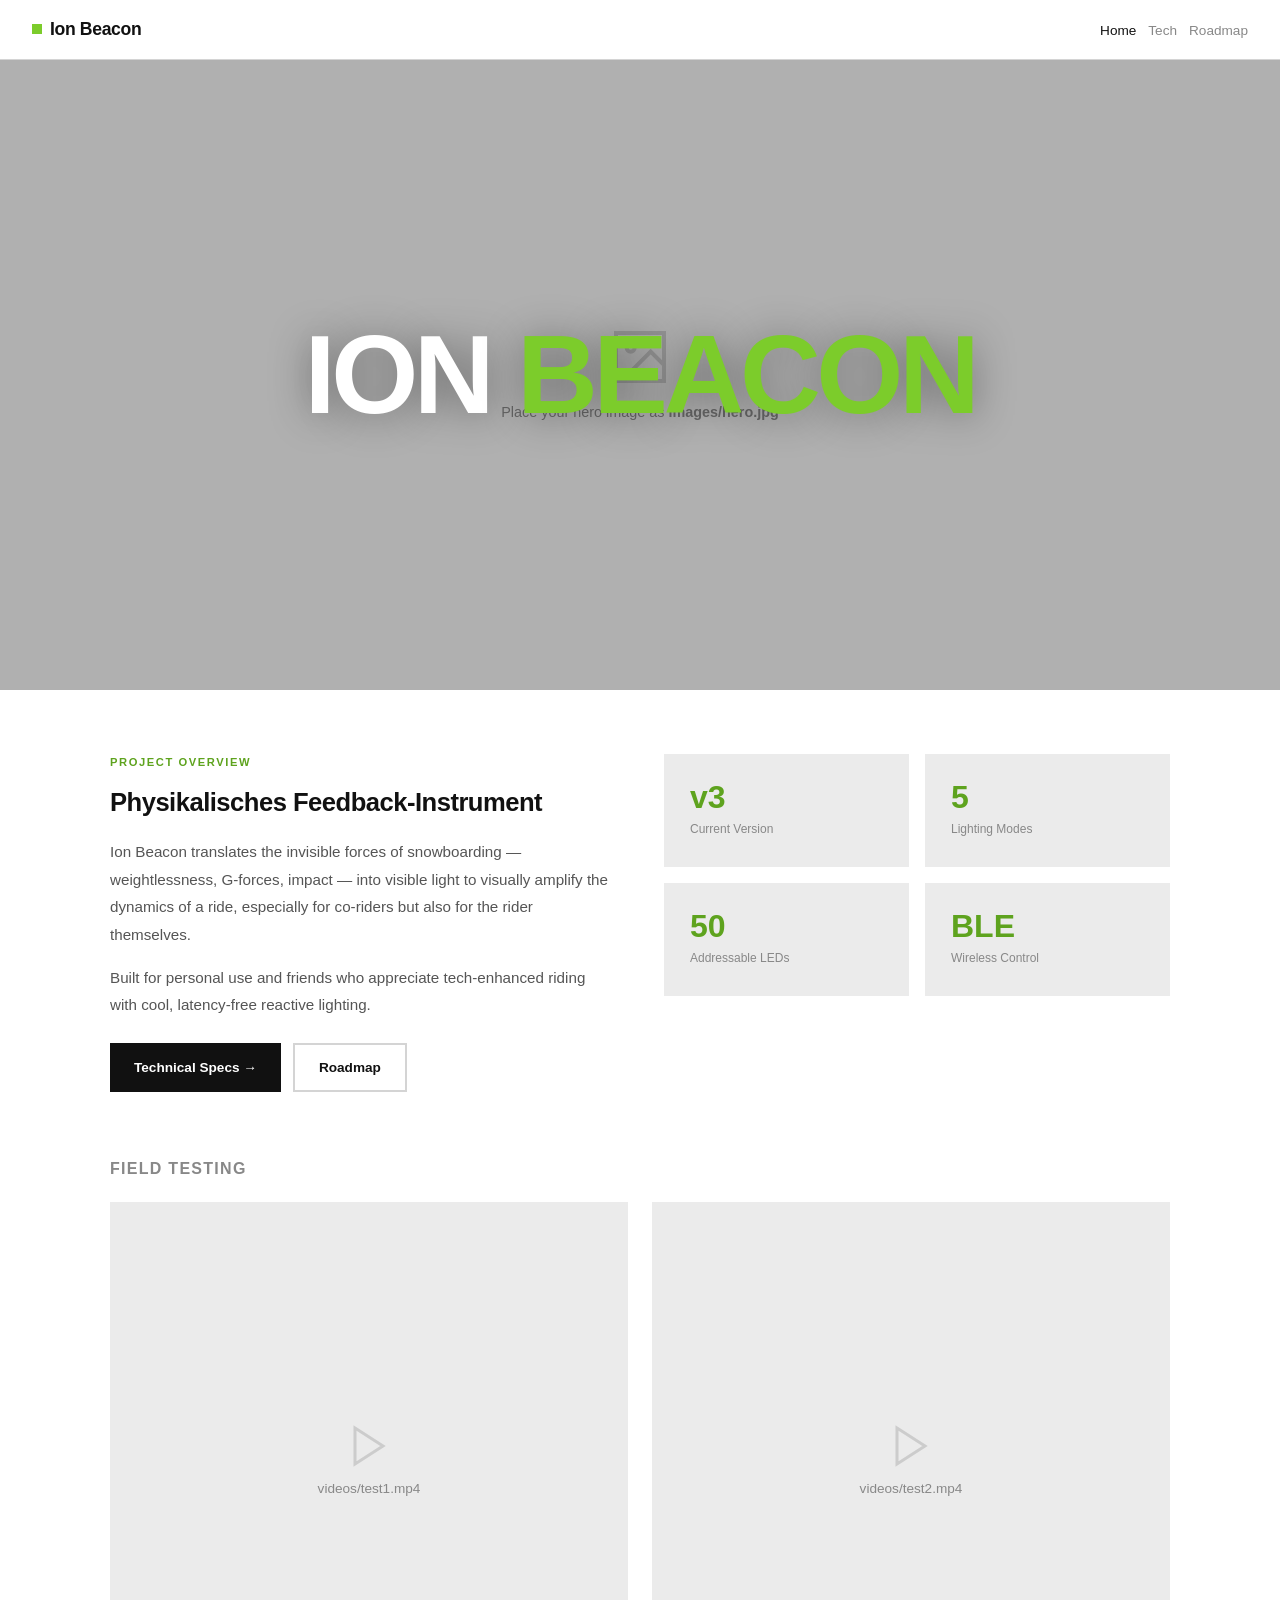
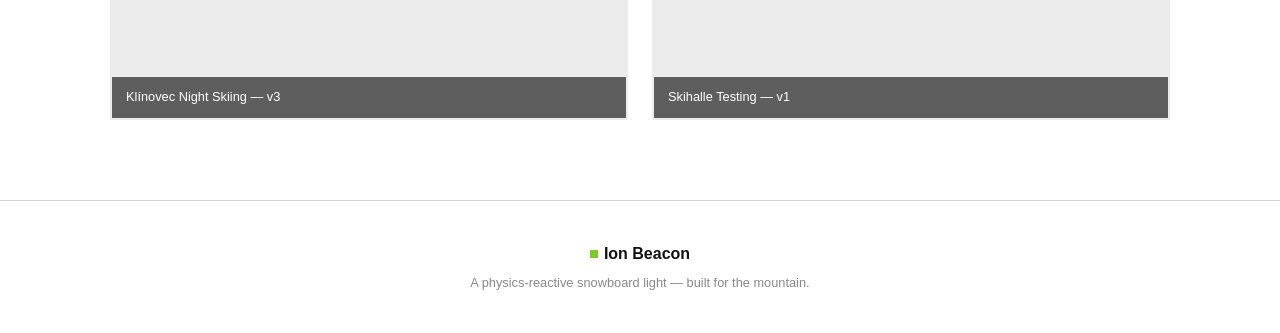
==== index.html @ 617bc21e "fix: display video cards in 1:1 aspect ratio (cropped) Change video card aspect ratio from 9/16 (por" ====
<!DOCTYPE html>
<html lang="en">
<head>
  <meta charset="UTF-8">
  <meta name="viewport" content="width=device-width, initial-scale=1.0">
  <title>Ion Beacon</title>
  <link rel="stylesheet" href="styles.css">
  <style>
    /* ── Hero Image Banner ── */
    .hero-banner {
      position: relative;
      width: 100%;
      height: 70vh;
      min-height: 400px;
      overflow: hidden;
      margin-top: 60px;
    }
    .hero-banner img {
      width: 100%; height: 100%;
      object-fit: cover;
      display: block;
    }
    .hero-banner .placeholder-img {
      width: 100%; height: 100%;
      background: var(--gray-fill);
      display: flex; align-items: center; justify-content: center;
      flex-direction: column; gap: 12px;
      color: var(--mid-gray); font-size: 0.9rem;
    }
    .hero-banner .placeholder-img svg {
      width: 64px; height: 64px; opacity: 0.35;
    }
    .hero-overlay {
      position: absolute; inset: 0;
      display: flex; align-items: center; justify-content: center;
      background: rgba(0,0,0,0.25);
    }
    .hero-overlay h1 {
      font-size: clamp(3rem, 10vw, 7rem);
      font-weight: 700;
      color: #fff;
      letter-spacing: -0.04em;
      text-transform: uppercase;
      text-shadow: 0 2px 40px rgba(0,0,0,0.4);
      line-height: 1;
      text-align: center;
      padding: 0 1rem;
    }
    .hero-overlay h1 span {
      color: var(--accent);
    }

    /* ── Intro ── */
    .intro {
      padding: 64px 2rem;
    }
    .intro-inner {
      max-width: 1060px; margin: 0 auto;
      display: grid; grid-template-columns: 1fr 1fr; gap: 3rem; align-items: start;
    }
    .intro-text h2 {
      font-size: 1.6rem; font-weight: 700; margin-bottom: 1rem;
      letter-spacing: -0.02em;
    }
    .intro-text p {
      color: #555; line-height: 1.8; margin-bottom: 1rem; font-size: 0.95rem;
    }
    .intro-text .cta-row {
      margin-top: 1.5rem;
      display: flex; gap: 0.75rem; flex-wrap: wrap;
    }
    .stats-grid {
      display: grid; grid-template-columns: 1fr 1fr; gap: 1rem;
    }
    .stat-box {
      background: var(--gray-fill);
      border: 2px solid transparent;
      border-radius: 0;
      padding: 1.5rem;
      transition: border-color 0.2s;
    }
    .stat-box:hover { border-color: var(--dark); }
    .stat-box .number {
      font-size: 2rem; font-weight: 700; color: var(--accent-dark); display: block;
      line-height: 1.1;
    }
    .stat-box .label {
      font-size: 0.75rem; color: var(--mid-gray); font-weight: 500; margin-top: 4px;
    }

    /* ── Videos ── */
    .videos-section {
      padding: 0 2rem 80px;
    }
    .videos-inner {
      max-width: 1060px; margin: 0 auto;
    }
    .videos-inner h3 {
      font-size: 1rem; font-weight: 700; margin-bottom: 1.25rem;
      text-transform: uppercase; letter-spacing: 0.08em;
      color: var(--mid-gray);
    }
    .videos-row {
      display: grid; grid-template-columns: 1fr 1fr; gap: 1.5rem;
    }
    .video-card {
      background: var(--gray-fill);
      border: 2px solid transparent;
      border-radius: 0;
      overflow: hidden;
      aspect-ratio: 1/1;
      position: relative;
      transition: border-color 0.2s;
    }
    .video-card:hover { border-color: var(--dark); }
    .video-card video {
      width: 100%; height: 100%; object-fit: cover; display: block;
    }
    .video-placeholder {
      width: 100%; height: 100%;
      display: flex; flex-direction: column;
      align-items: center; justify-content: center;
      color: var(--mid-gray); font-size: 0.85rem; gap: 8px;
    }
    .video-placeholder svg {
      width: 48px; height: 48px; opacity: 0.3;
    }
    .video-caption {
      position: absolute; bottom: 0; left: 0; right: 0;
      background: rgba(0,0,0,0.6);
      color: #fff; padding: 10px 14px;
      font-size: 0.8rem; font-weight: 500;
    }

    @media (max-width: 768px) {
      .intro-inner { grid-template-columns: 1fr; }
      .videos-row { grid-template-columns: 1fr 1fr; gap: 1rem; }
      .hero-banner { height: 50vh; min-height: 280px; }
    }
    @media (max-width: 480px) {
      .videos-row { grid-template-columns: 1fr 1fr; gap: 0.75rem; }
    }
  </style>
</head>
<body>

<!-- ── Nav ── -->
<nav>
  <a href="index.html" class="nav-brand"><span class="dot"></span> Ion Beacon</a>
  <ul class="nav-links" id="navLinks">
    <li><a href="index.html" class="active">Home</a></li>
    <li><a href="tech.html">Tech</a></li>
    <li><a href="future.html">Roadmap</a></li>
  </ul>
  <button class="hamburger" id="hamburger" aria-label="Menu">
    <span></span><span></span><span></span>
  </button>
</nav>

<!-- ── Hero Banner with overlaid title ── -->
<div class="hero-banner">
  <!--
    Replace the placeholder below with your hero image:
    <img src="images/hero.jpg" alt="Ion Beacon 3D Render">
  -->
  <div class="placeholder-img">
    <svg viewBox="0 0 24 24" fill="none" stroke="currentColor" stroke-width="1.5"><rect x="3" y="3" width="18" height="18" rx="0"/><circle cx="8.5" cy="8.5" r="1.5"/><path d="m21 15-5-5L5 21"/></svg>
    <span>Place your hero image as <strong>images/hero.jpg</strong></span>
  </div>
  <div class="hero-overlay">
    <h1>Ion <span>Beacon</span></h1>
  </div>
</div>

<!-- ── Introduction ── -->
<section class="intro">
  <div class="intro-inner">
    <div class="intro-text">
      <div class="section-label">Project Overview</div>
      <h2>Physikalisches Feedback-Instrument</h2>
      <p>Ion Beacon translates the invisible forces of snowboarding — weightlessness, G-forces, impact — into visible light to visually amplify the dynamics of a ride, especially for co-riders but also for the rider themselves.</p>
      <p>Built for personal use and friends who appreciate tech-enhanced riding with cool, latency-free reactive lighting.</p>
      <div class="cta-row">
        <a href="tech.html" class="btn btn-primary">Technical Specs →</a>
        <a href="future.html" class="btn btn-outline">Roadmap</a>
      </div>
    </div>
    <div class="stats-grid">
      <div class="stat-box reveal">
        <span class="number">v3</span>
        <span class="label">Current Version</span>
      </div>
      <div class="stat-box reveal">
        <span class="number">5</span>
        <span class="label">Lighting Modes</span>
      </div>
      <div class="stat-box reveal">
        <span class="number">50</span>
        <span class="label">Addressable LEDs</span>
      </div>
      <div class="stat-box reveal">
        <span class="number">BLE</span>
        <span class="label">Wireless Control</span>
      </div>
    </div>
  </div>
</section>

<!-- ── Videos ── -->
<section class="videos-section">
  <div class="videos-inner">
    <h3>Field Testing</h3>
    <div class="videos-row">
      <div class="video-card reveal">
        <!--
          Replace with your video:
          <video src="videos/test1.mp4" poster="images/poster1.jpg" controls playsinline></video>
        -->
        <div class="video-placeholder">
          <svg viewBox="0 0 24 24" fill="none" stroke="currentColor" stroke-width="1.5"><polygon points="5 3 19 12 5 21 5 3"/></svg>
          <span>videos/test1.mp4</span>
        </div>
        <div class="video-caption">Klínovec Night Skiing — v3</div>
      </div>
      <div class="video-card reveal">
        <!--
          Replace with your video:
          <video src="videos/test2.mp4" poster="images/poster2.jpg" controls playsinline></video>
        -->
        <div class="video-placeholder">
          <svg viewBox="0 0 24 24" fill="none" stroke="currentColor" stroke-width="1.5"><polygon points="5 3 19 12 5 21 5 3"/></svg>
          <span>videos/test2.mp4</span>
        </div>
        <div class="video-caption">Skihalle Testing — v1</div>
      </div>
    </div>
  </div>
</section>

<!-- ── Footer ── -->
<footer>
  <div class="footer-brand"><span class="dot"></span> Ion Beacon</div>
  <p>A physics-reactive snowboard light — built for the mountain.</p>
</footer>

<script src="shared.js"></script>
</body>
</html>
---- styles.css ----
/* ══════════════════════════════════════════
   Ion Beacon — Shared Styles
   ══════════════════════════════════════════ */

/* ── Reset ── */
*, *::before, *::after { margin: 0; padding: 0; box-sizing: border-box; }

:root {
  --white: #ffffff;
  --bg: #ffffff;
  --gray-fill: #ebebeb;
  --gray-border: #d4d4d4;
  --mid-gray: #888;
  --dark: #111;
  --accent: #7CCC2B;
  --accent-dark: #5ea31e;
  --accent-glow: rgba(124, 204, 43, 0.12);
  --hover-border: 3px solid var(--dark);
}

html { scroll-behavior: smooth; font-size: 16px; }

body {
  font-family: 'Helvetica Neue', Helvetica, Arial, sans-serif;
  background: var(--bg);
  color: var(--dark);
  line-height: 1.6;
  -webkit-font-smoothing: antialiased;
}

/* ── Nav ── */
nav {
  position: fixed; top: 0; left: 0; right: 0; z-index: 100;
  background: rgba(255,255,255,0.9);
  backdrop-filter: blur(16px);
  -webkit-backdrop-filter: blur(16px);
  border-bottom: 1px solid var(--gray-border);
  padding: 0 2rem;
  height: 60px;
  display: flex; align-items: center; justify-content: space-between;
}
.nav-brand {
  font-weight: 700; font-size: 1.1rem; letter-spacing: -0.02em;
  text-decoration: none; color: var(--dark);
  display: flex; align-items: center; gap: 8px;
}
.nav-brand .dot {
  width: 10px; height: 10px; background: var(--accent); display: inline-block;
}
.nav-links { display: flex; gap: 0.75rem; list-style: none; align-items: center; }
.nav-links a {
  text-decoration: none; color: var(--mid-gray); font-size: 0.85rem;
  font-weight: 500; transition: color 0.2s;
}
.nav-links a:hover, .nav-links a.active { color: var(--dark); }
.nav-sep { color: var(--gray-border); font-size: 0.85rem; font-weight: 300; user-select: none; }
.hamburger { display: none; background: none; border: none; cursor: pointer; padding: 4px; }
.hamburger span { display: block; width: 22px; height: 2px; background: var(--dark); margin: 5px 0; transition: 0.3s; }

/* ── Shared Layout ── */
section { padding: 80px 2rem; }
.container { max-width: 1060px; margin: 0 auto; }
.section-label {
  font-size: 0.7rem; font-weight: 700; text-transform: uppercase;
  letter-spacing: 0.14em; color: var(--accent-dark); margin-bottom: 0.6rem;
}
.section-title {
  font-size: clamp(1.8rem, 4vw, 2.8rem);
  font-weight: 700; letter-spacing: -0.03em;
  margin-bottom: 0.75rem; line-height: 1.15;
}
.section-desc {
  color: var(--mid-gray); font-size: 1rem;
  max-width: 580px; line-height: 1.7; margin-bottom: 2.5rem;
}

/* ── Box System (sharp, gray, hover border) ── */
.box {
  background: var(--gray-fill);
  border: 2px solid transparent;
  border-radius: 0;
  padding: 1.75rem;
  transition: border-color 0.2s ease, box-shadow 0.2s ease;
}
.box:hover {
  border-color: var(--dark);
}

/* ── Buttons ── */
.btn {
  display: inline-flex; align-items: center; gap: 8px;
  padding: 12px 24px;
  border-radius: 0;
  font-weight: 600; font-size: 0.85rem;
  text-decoration: none;
  transition: all 0.2s ease;
  cursor: pointer; border: none;
}
.btn-primary {
  background: var(--dark); color: var(--white);
}
.btn-primary:hover {
  background: var(--accent-dark);
}
.btn-outline {
  background: transparent; color: var(--dark);
  border: 2px solid var(--gray-border);
}
.btn-outline:hover {
  border-color: var(--dark);
}

/* ── Footer ── */
footer {
  padding: 2.5rem 2rem;
  text-align: center;
  border-top: 1px solid var(--gray-border);
}
footer p { font-size: 0.8rem; color: var(--mid-gray); }
footer .footer-brand {
  font-weight: 700; font-size: 1rem; color: var(--dark);
  margin-bottom: 0.4rem;
  display: flex; align-items: center; justify-content: center; gap: 6px;
}
footer .footer-brand .dot { width: 8px; height: 8px; background: var(--accent); }

/* ── Scroll Reveal ── */
.reveal {
  opacity: 0; transform: translateY(16px);
  transition: opacity 0.5s ease, transform 0.5s ease;
}
.reveal.visible {
  opacity: 1; transform: translateY(0);
}

/* ── Mobile ── */
@media (max-width: 768px) {
  .nav-links { display: none; }
  .nav-sep { display: none; }
  .hamburger { display: block; }
  .hamburger.active span:nth-child(1) { transform: rotate(45deg) translate(5px, 5px); }
  .hamburger.active span:nth-child(2) { opacity: 0; }
  .hamburger.active span:nth-child(3) { transform: rotate(-45deg) translate(5px, -5px); }
  .nav-links.open {
    display: flex; flex-direction: column;
    position: absolute; top: 60px; left: 0; right: 0;
    background: rgba(255,255,255,0.97); backdrop-filter: blur(16px);
    padding: 1.25rem 2rem; gap: 0.75rem;
    border-bottom: 1px solid var(--gray-border);
  }
  section { padding: 48px 1.25rem; }
}
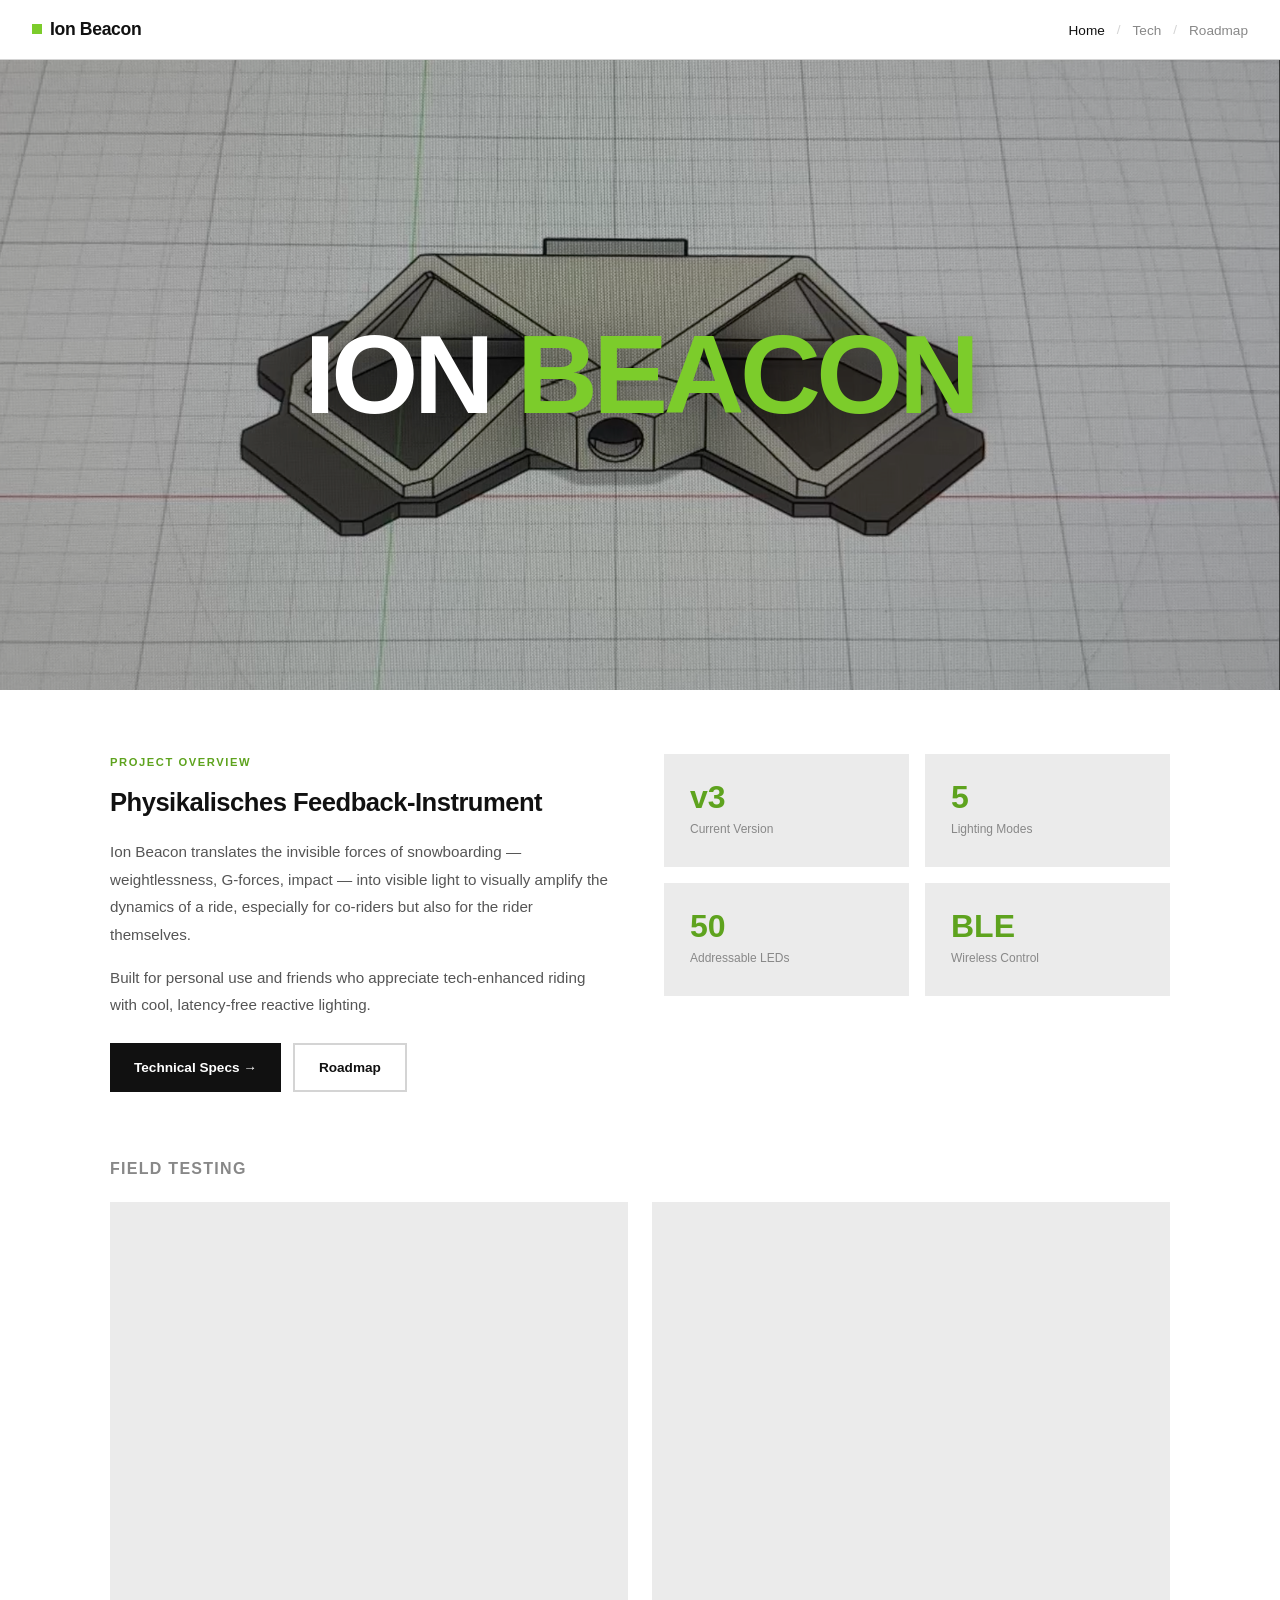
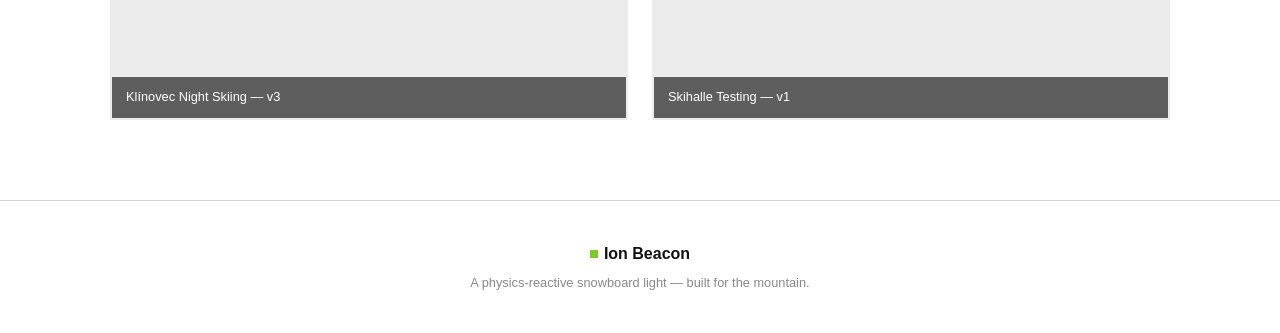
==== commit 0c23b061: "Merge pull request #3 from CMOSDevLeo/claude/happy-shirley fix: display video cards in 1:1 aspect ra" ====
--- a/index.html
+++ b/index.html
@@ -149,7 +149,9 @@
   <a href="index.html" class="nav-brand"><span class="dot"></span> Ion Beacon</a>
   <ul class="nav-links" id="navLinks">
     <li><a href="index.html" class="active">Home</a></li>
+    <li class="nav-sep">/</li>
     <li><a href="tech.html">Tech</a></li>
+    <li class="nav-sep">/</li>
     <li><a href="future.html">Roadmap</a></li>
   </ul>
   <button class="hamburger" id="hamburger" aria-label="Menu">
@@ -159,14 +161,7 @@
 
 <!-- ── Hero Banner with overlaid title ── -->
 <div class="hero-banner">
-  <!--
-    Replace the placeholder below with your hero image:
-    <img src="images/hero.jpg" alt="Ion Beacon 3D Render">
-  -->
-  <div class="placeholder-img">
-    <svg viewBox="0 0 24 24" fill="none" stroke="currentColor" stroke-width="1.5"><rect x="3" y="3" width="18" height="18" rx="0"/><circle cx="8.5" cy="8.5" r="1.5"/><path d="m21 15-5-5L5 21"/></svg>
-    <span>Place your hero image as <strong>images/hero.jpg</strong></span>
-  </div>
+  <img src="images/hero.png" alt="Ion Beacon Hardware">
   <div class="hero-overlay">
     <h1>Ion <span>Beacon</span></h1>
   </div>
@@ -212,25 +207,11 @@
     <h3>Field Testing</h3>
     <div class="videos-row">
       <div class="video-card reveal">
-        <!--
-          Replace with your video:
-          <video src="videos/test1.mp4" poster="images/poster1.jpg" controls playsinline></video>
-        -->
-        <div class="video-placeholder">
-          <svg viewBox="0 0 24 24" fill="none" stroke="currentColor" stroke-width="1.5"><polygon points="5 3 19 12 5 21 5 3"/></svg>
-          <span>videos/test1.mp4</span>
-        </div>
+        <video src="videos/home/IMG_7298-Website.mp4" autoplay muted loop playsinline></video>
         <div class="video-caption">Klínovec Night Skiing — v3</div>
       </div>
       <div class="video-card reveal">
-        <!--
-          Replace with your video:
-          <video src="videos/test2.mp4" poster="images/poster2.jpg" controls playsinline></video>
-        -->
-        <div class="video-placeholder">
-          <svg viewBox="0 0 24 24" fill="none" stroke="currentColor" stroke-width="1.5"><polygon points="5 3 19 12 5 21 5 3"/></svg>
-          <span>videos/test2.mp4</span>
-        </div>
+        <video src="videos/home/IMG_7303-Website.mp4" autoplay muted loop playsinline></video>
         <div class="video-caption">Skihalle Testing — v1</div>
       </div>
     </div>
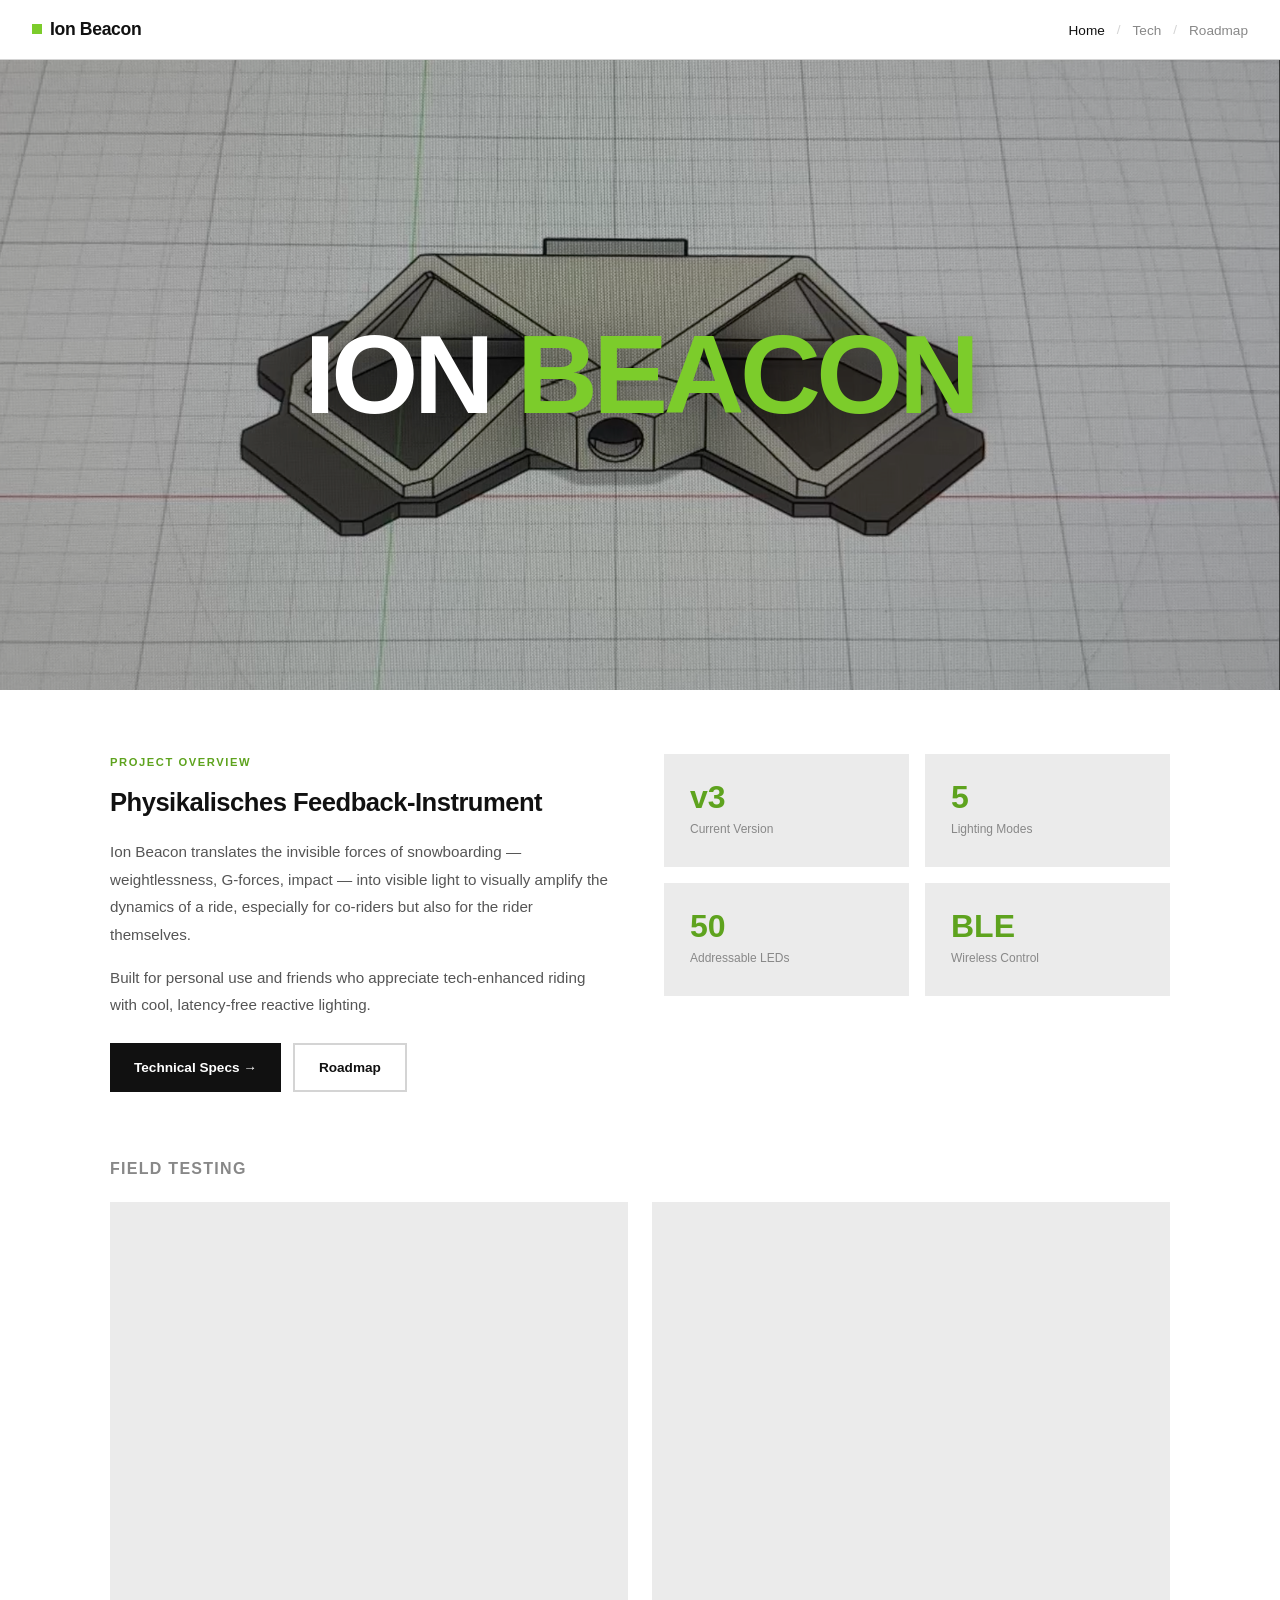
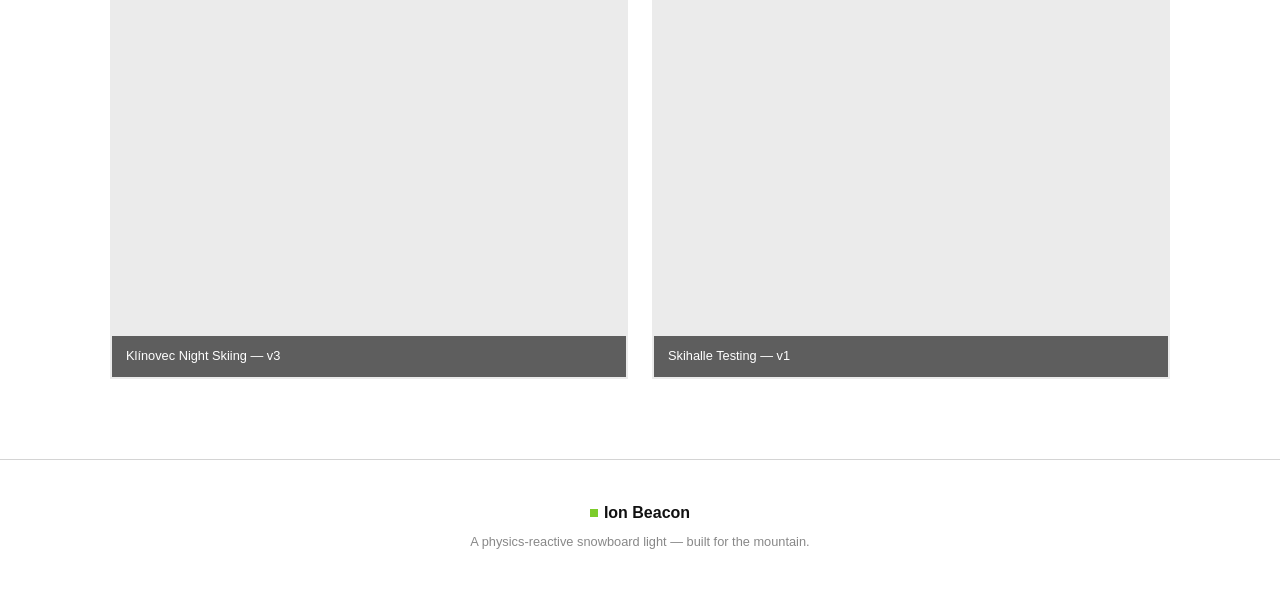
==== commit 52166819: "Change aspect ratio of video card from 1:1 to 2:3" ====
--- a/index.html
+++ b/index.html
@@ -108,7 +108,7 @@
       border: 2px solid transparent;
       border-radius: 0;
       overflow: hidden;
-      aspect-ratio: 1/1;
+      aspect-ratio: 2/3;
       position: relative;
       transition: border-color 0.2s;
     }
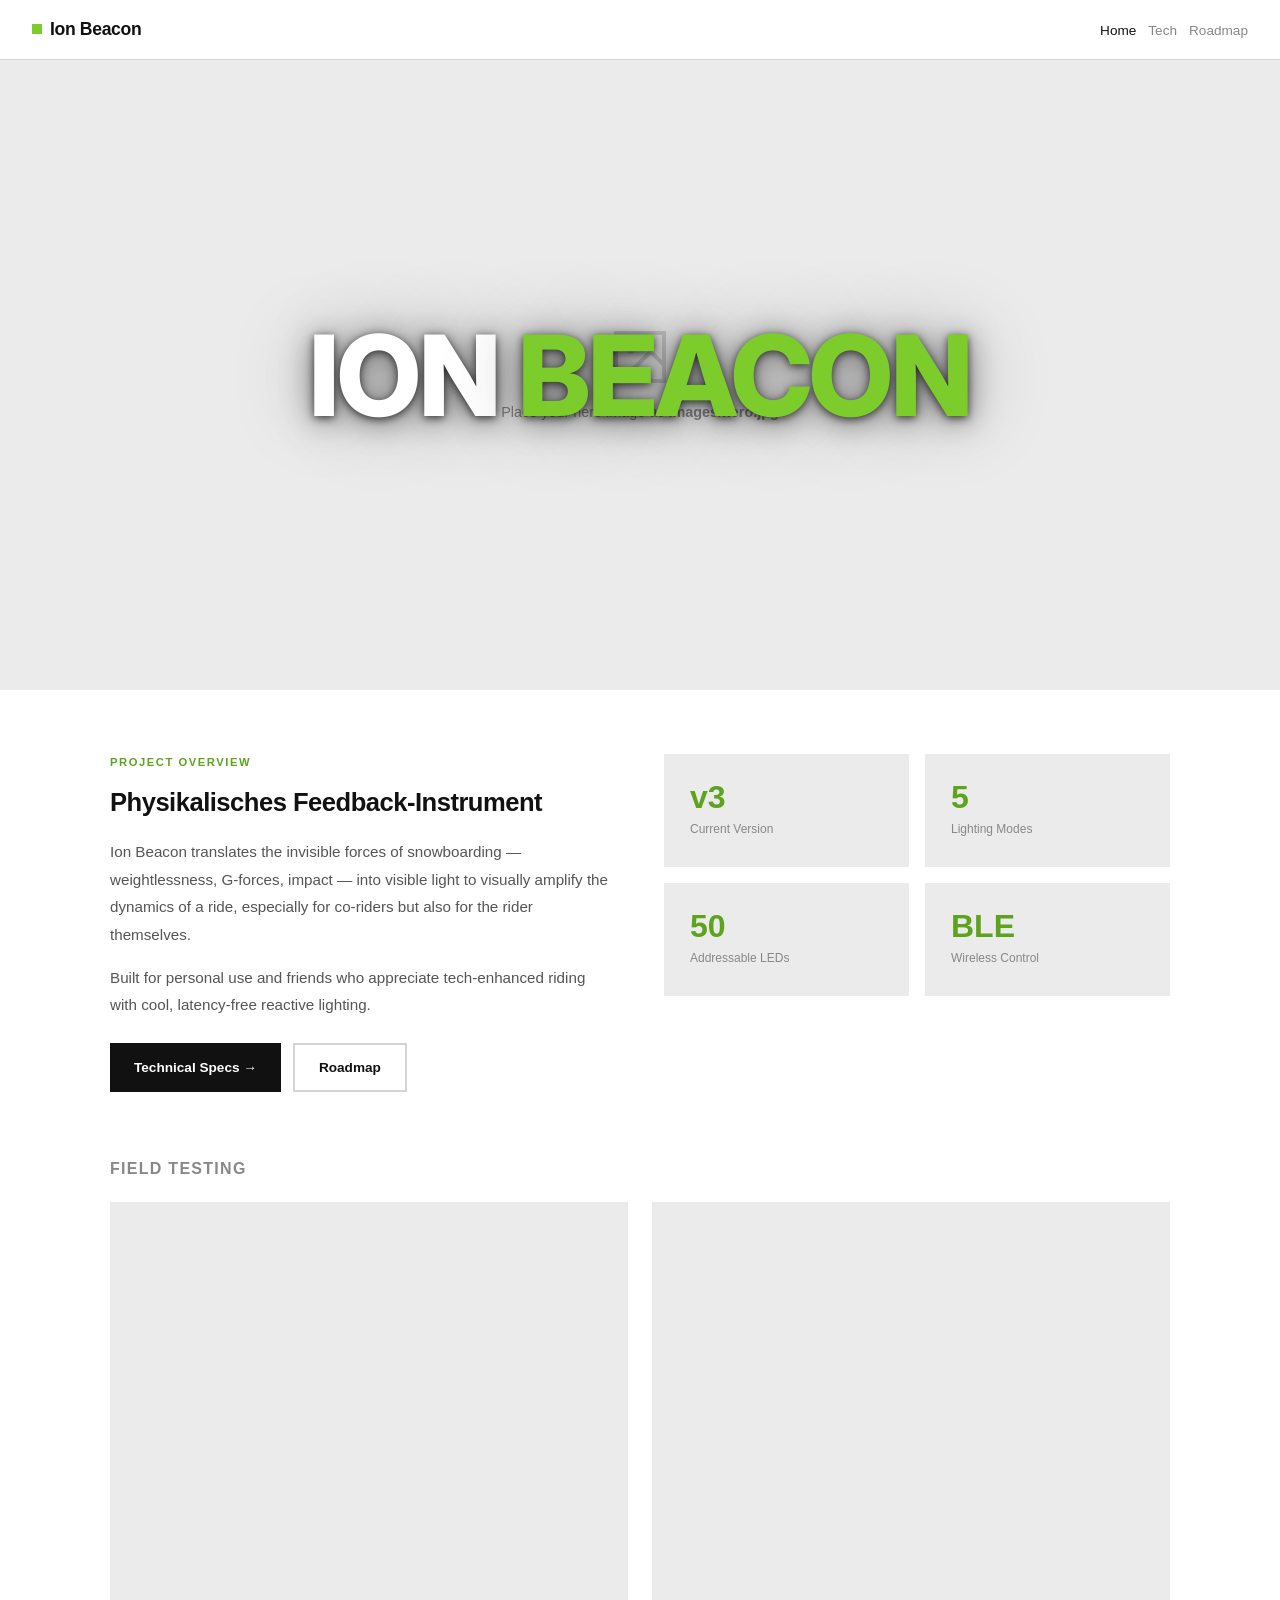
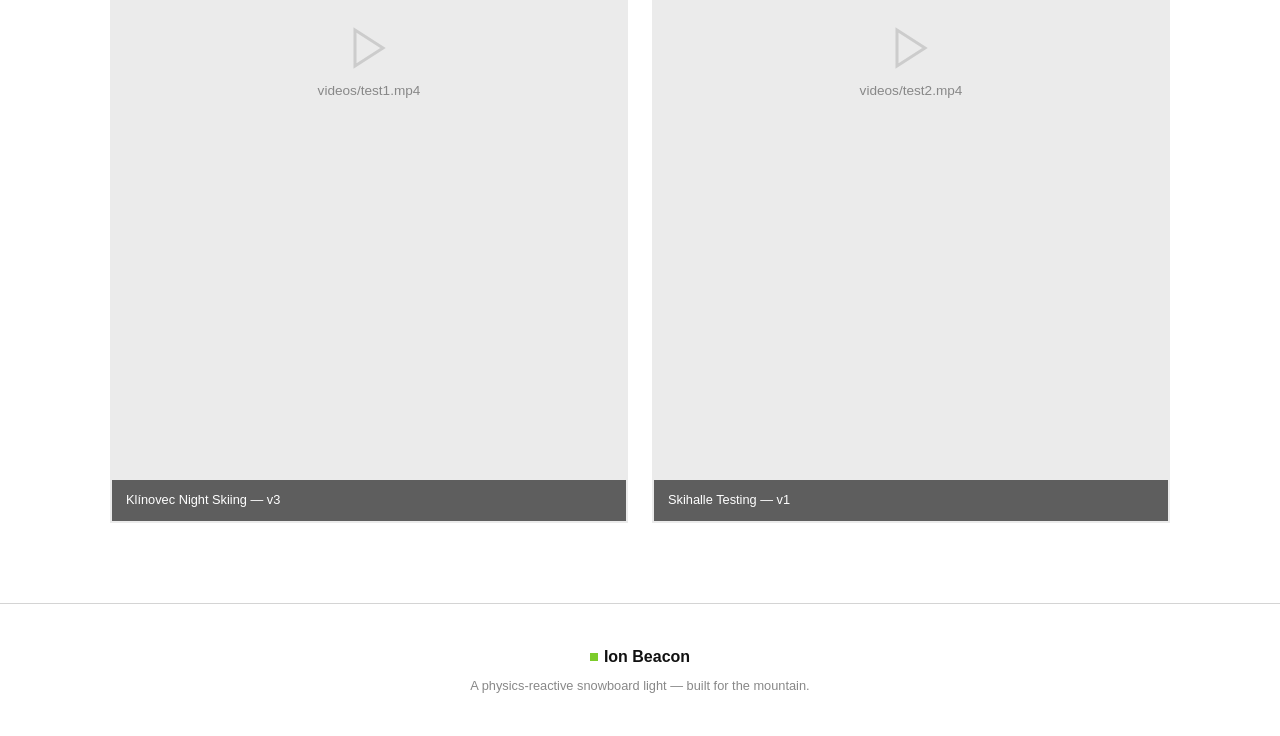
==== commit 8adee058: "style: hero text floats over image without overlay bar - Remove dark overlay background so title sit" ====
--- a/index.html
+++ b/index.html
@@ -4,6 +4,9 @@
   <meta charset="UTF-8">
   <meta name="viewport" content="width=device-width, initial-scale=1.0">
   <title>Ion Beacon</title>
+  <link rel="preconnect" href="https://fonts.googleapis.com">
+  <link rel="preconnect" href="https://fonts.gstatic.com" crossorigin>
+  <link href="https://fonts.googleapis.com/css2?family=Inter:wght@700;800;900&display=swap" rel="stylesheet">
   <link rel="stylesheet" href="styles.css">
   <style>
     /* ── Hero Image Banner ── */
@@ -33,15 +36,19 @@
     .hero-overlay {
       position: absolute; inset: 0;
       display: flex; align-items: center; justify-content: center;
-      background: rgba(0,0,0,0.25);
+      background: none;
     }
     .hero-overlay h1 {
+      font-family: 'Inter', 'Helvetica Neue', Helvetica, Arial, sans-serif;
       font-size: clamp(3rem, 10vw, 7rem);
-      font-weight: 700;
+      font-weight: 800;
       color: #fff;
-      letter-spacing: -0.04em;
+      letter-spacing: -0.02em;
       text-transform: uppercase;
-      text-shadow: 0 2px 40px rgba(0,0,0,0.4);
+      text-shadow:
+        0 2px 8px rgba(0,0,0,0.7),
+        0 4px 30px rgba(0,0,0,0.5),
+        0 0 80px rgba(0,0,0,0.3);
       line-height: 1;
       text-align: center;
       padding: 0 1rem;
@@ -108,7 +115,7 @@
       border: 2px solid transparent;
       border-radius: 0;
       overflow: hidden;
-      aspect-ratio: 2/3;
+      aspect-ratio: 9/16;
       position: relative;
       transition: border-color 0.2s;
     }
@@ -149,9 +156,7 @@
   <a href="index.html" class="nav-brand"><span class="dot"></span> Ion Beacon</a>
   <ul class="nav-links" id="navLinks">
     <li><a href="index.html" class="active">Home</a></li>
-    <li class="nav-sep">/</li>
     <li><a href="tech.html">Tech</a></li>
-    <li class="nav-sep">/</li>
     <li><a href="future.html">Roadmap</a></li>
   </ul>
   <button class="hamburger" id="hamburger" aria-label="Menu">
@@ -161,7 +166,14 @@
 
 <!-- ── Hero Banner with overlaid title ── -->
 <div class="hero-banner">
-  <img src="images/hero.png" alt="Ion Beacon Hardware">
+  <!--
+    Replace the placeholder below with your hero image:
+    <img src="images/hero.jpg" alt="Ion Beacon 3D Render">
+  -->
+  <div class="placeholder-img">
+    <svg viewBox="0 0 24 24" fill="none" stroke="currentColor" stroke-width="1.5"><rect x="3" y="3" width="18" height="18" rx="0"/><circle cx="8.5" cy="8.5" r="1.5"/><path d="m21 15-5-5L5 21"/></svg>
+    <span>Place your hero image as <strong>images/hero.jpg</strong></span>
+  </div>
   <div class="hero-overlay">
     <h1>Ion <span>Beacon</span></h1>
   </div>
@@ -207,11 +219,25 @@
     <h3>Field Testing</h3>
     <div class="videos-row">
       <div class="video-card reveal">
-        <video src="videos/home/IMG_7298-Website.mp4" autoplay muted loop playsinline></video>
+        <!--
+          Replace with your video:
+          <video src="videos/test1.mp4" poster="images/poster1.jpg" controls playsinline></video>
+        -->
+        <div class="video-placeholder">
+          <svg viewBox="0 0 24 24" fill="none" stroke="currentColor" stroke-width="1.5"><polygon points="5 3 19 12 5 21 5 3"/></svg>
+          <span>videos/test1.mp4</span>
+        </div>
         <div class="video-caption">Klínovec Night Skiing — v3</div>
       </div>
       <div class="video-card reveal">
-        <video src="videos/home/IMG_7303-Website.mp4" autoplay muted loop playsinline></video>
+        <!--
+          Replace with your video:
+          <video src="videos/test2.mp4" poster="images/poster2.jpg" controls playsinline></video>
+        -->
+        <div class="video-placeholder">
+          <svg viewBox="0 0 24 24" fill="none" stroke="currentColor" stroke-width="1.5"><polygon points="5 3 19 12 5 21 5 3"/></svg>
+          <span>videos/test2.mp4</span>
+        </div>
         <div class="video-caption">Skihalle Testing — v1</div>
       </div>
     </div>
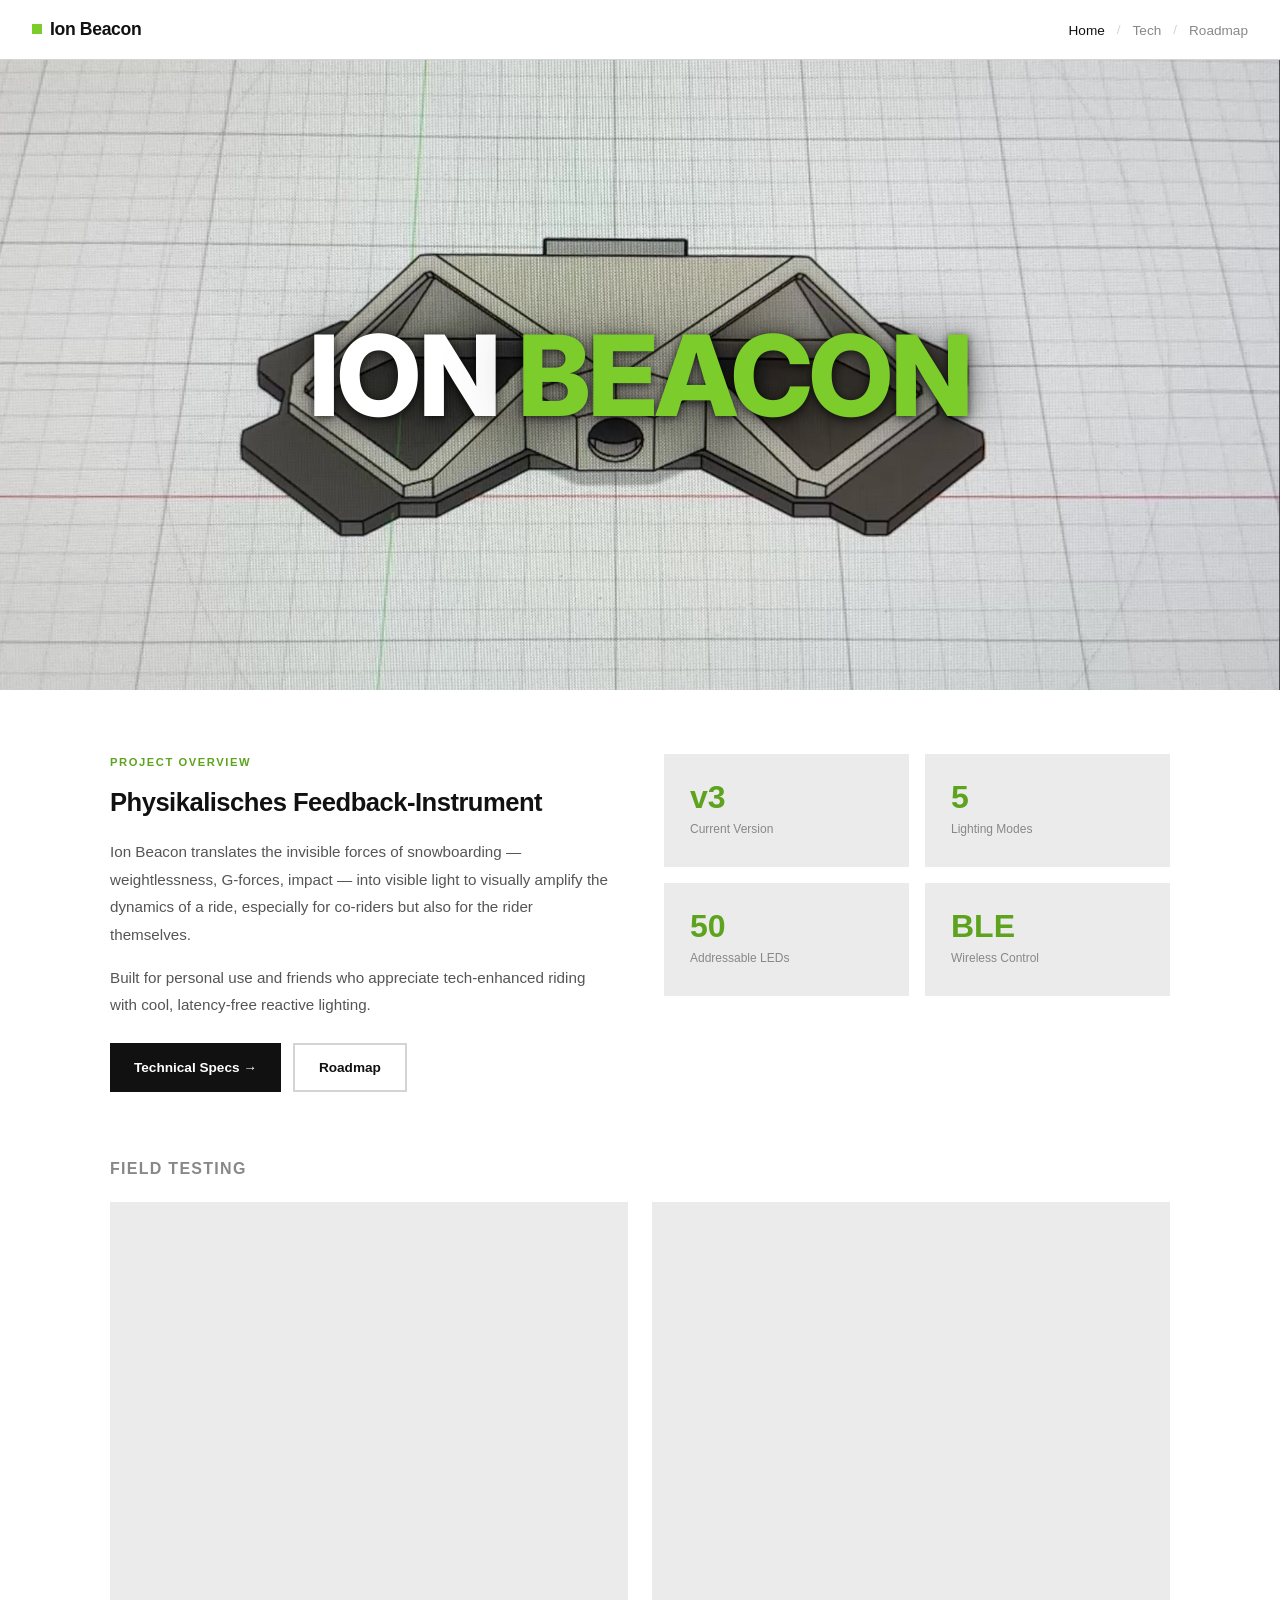
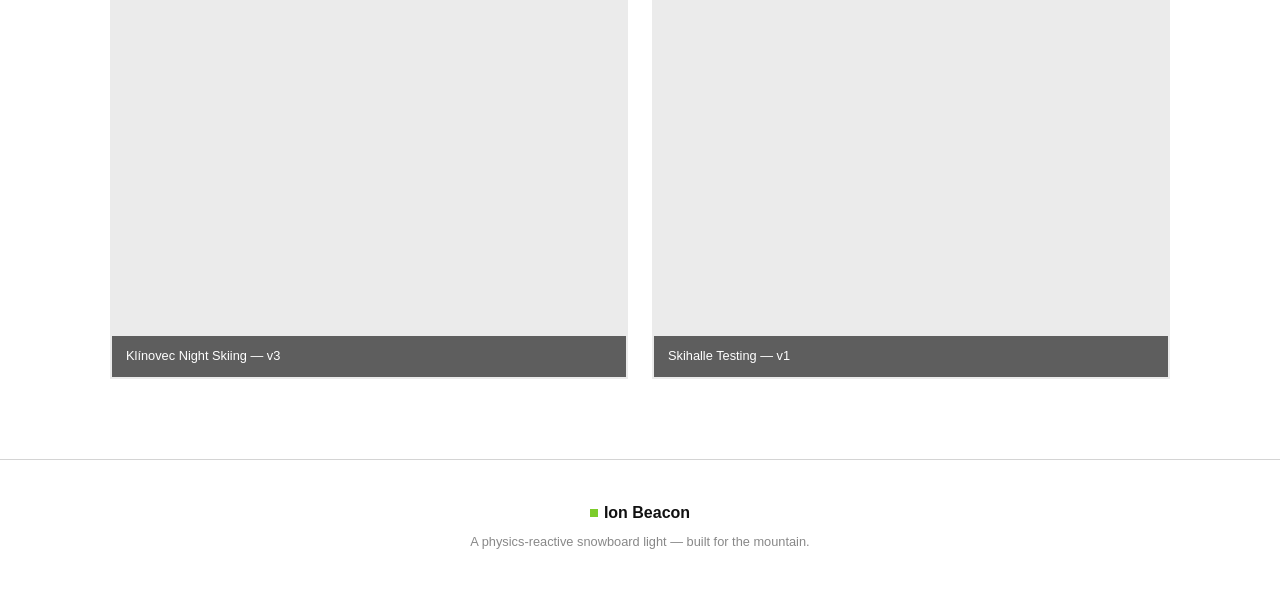
==== commit 0397499a: "Merge pull request #4 from CMOSDevLeo/claude/tender-neumann style: hero text floats over image witho" ====
--- a/index.html
+++ b/index.html
@@ -115,7 +115,7 @@
       border: 2px solid transparent;
       border-radius: 0;
       overflow: hidden;
-      aspect-ratio: 9/16;
+      aspect-ratio: 2/3;
       position: relative;
       transition: border-color 0.2s;
     }
@@ -156,7 +156,9 @@
   <a href="index.html" class="nav-brand"><span class="dot"></span> Ion Beacon</a>
   <ul class="nav-links" id="navLinks">
     <li><a href="index.html" class="active">Home</a></li>
+    <li class="nav-sep">/</li>
     <li><a href="tech.html">Tech</a></li>
+    <li class="nav-sep">/</li>
     <li><a href="future.html">Roadmap</a></li>
   </ul>
   <button class="hamburger" id="hamburger" aria-label="Menu">
@@ -166,14 +168,7 @@
 
 <!-- ── Hero Banner with overlaid title ── -->
 <div class="hero-banner">
-  <!--
-    Replace the placeholder below with your hero image:
-    <img src="images/hero.jpg" alt="Ion Beacon 3D Render">
-  -->
-  <div class="placeholder-img">
-    <svg viewBox="0 0 24 24" fill="none" stroke="currentColor" stroke-width="1.5"><rect x="3" y="3" width="18" height="18" rx="0"/><circle cx="8.5" cy="8.5" r="1.5"/><path d="m21 15-5-5L5 21"/></svg>
-    <span>Place your hero image as <strong>images/hero.jpg</strong></span>
-  </div>
+  <img src="images/hero.png" alt="Ion Beacon Hardware">
   <div class="hero-overlay">
     <h1>Ion <span>Beacon</span></h1>
   </div>
@@ -219,25 +214,11 @@
     <h3>Field Testing</h3>
     <div class="videos-row">
       <div class="video-card reveal">
-        <!--
-          Replace with your video:
-          <video src="videos/test1.mp4" poster="images/poster1.jpg" controls playsinline></video>
-        -->
-        <div class="video-placeholder">
-          <svg viewBox="0 0 24 24" fill="none" stroke="currentColor" stroke-width="1.5"><polygon points="5 3 19 12 5 21 5 3"/></svg>
-          <span>videos/test1.mp4</span>
-        </div>
+        <video src="videos/home/IMG_7298-Website.mp4" autoplay muted loop playsinline></video>
         <div class="video-caption">Klínovec Night Skiing — v3</div>
       </div>
       <div class="video-card reveal">
-        <!--
-          Replace with your video:
-          <video src="videos/test2.mp4" poster="images/poster2.jpg" controls playsinline></video>
-        -->
-        <div class="video-placeholder">
-          <svg viewBox="0 0 24 24" fill="none" stroke="currentColor" stroke-width="1.5"><polygon points="5 3 19 12 5 21 5 3"/></svg>
-          <span>videos/test2.mp4</span>
-        </div>
+        <video src="videos/home/IMG_7303-Website.mp4" autoplay muted loop playsinline></video>
         <div class="video-caption">Skihalle Testing — v1</div>
       </div>
     </div>
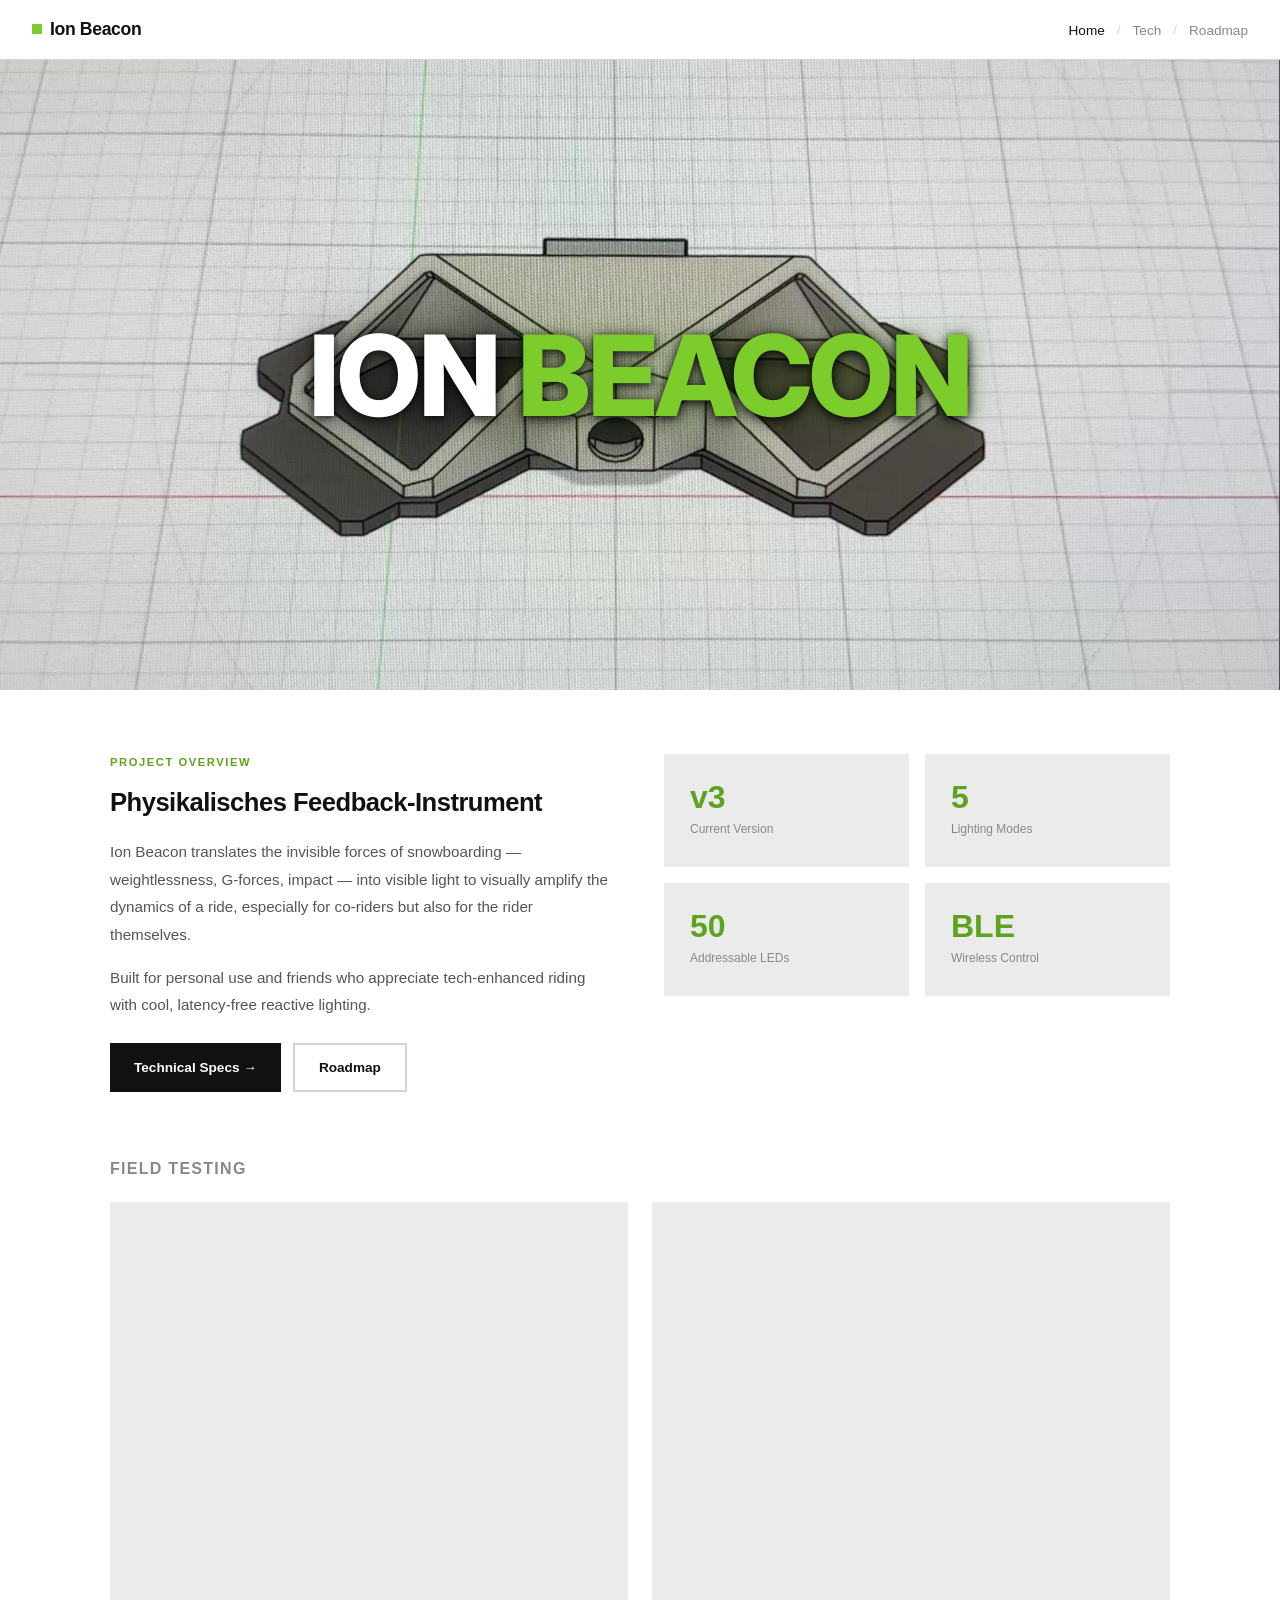
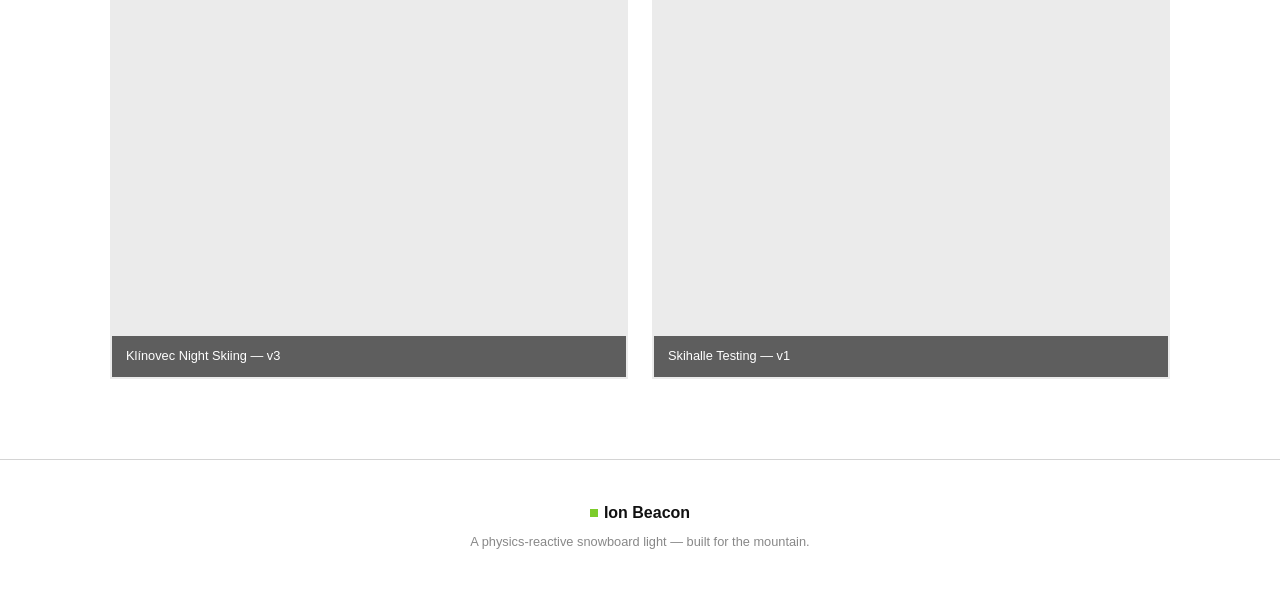
==== commit 01cc53e3: "Show hero title directly on image with high contrast text shadows Remove the dark overlay background" ====
--- a/index.html
+++ b/index.html
@@ -37,6 +37,7 @@
       position: absolute; inset: 0;
       display: flex; align-items: center; justify-content: center;
       background: none;
+      pointer-events: none;
     }
     .hero-overlay h1 {
       font-family: 'Inter', 'Helvetica Neue', Helvetica, Arial, sans-serif;
@@ -46,15 +47,19 @@
       letter-spacing: -0.02em;
       text-transform: uppercase;
       text-shadow:
-        0 2px 8px rgba(0,0,0,0.7),
-        0 4px 30px rgba(0,0,0,0.5),
-        0 0 80px rgba(0,0,0,0.3);
+        0 2px 8px rgba(0,0,0,0.8),
+        0 4px 30px rgba(0,0,0,0.6),
+        0 0 80px rgba(0,0,0,0.4);
       line-height: 1;
       text-align: center;
       padding: 0 1rem;
     }
     .hero-overlay h1 span {
       color: var(--accent);
+      text-shadow:
+        0 2px 8px rgba(0,0,0,0.8),
+        0 4px 20px rgba(0,0,0,0.6),
+        0 0 40px rgba(124,204,43,0.3);
     }
 
     /* ── Intro ── */
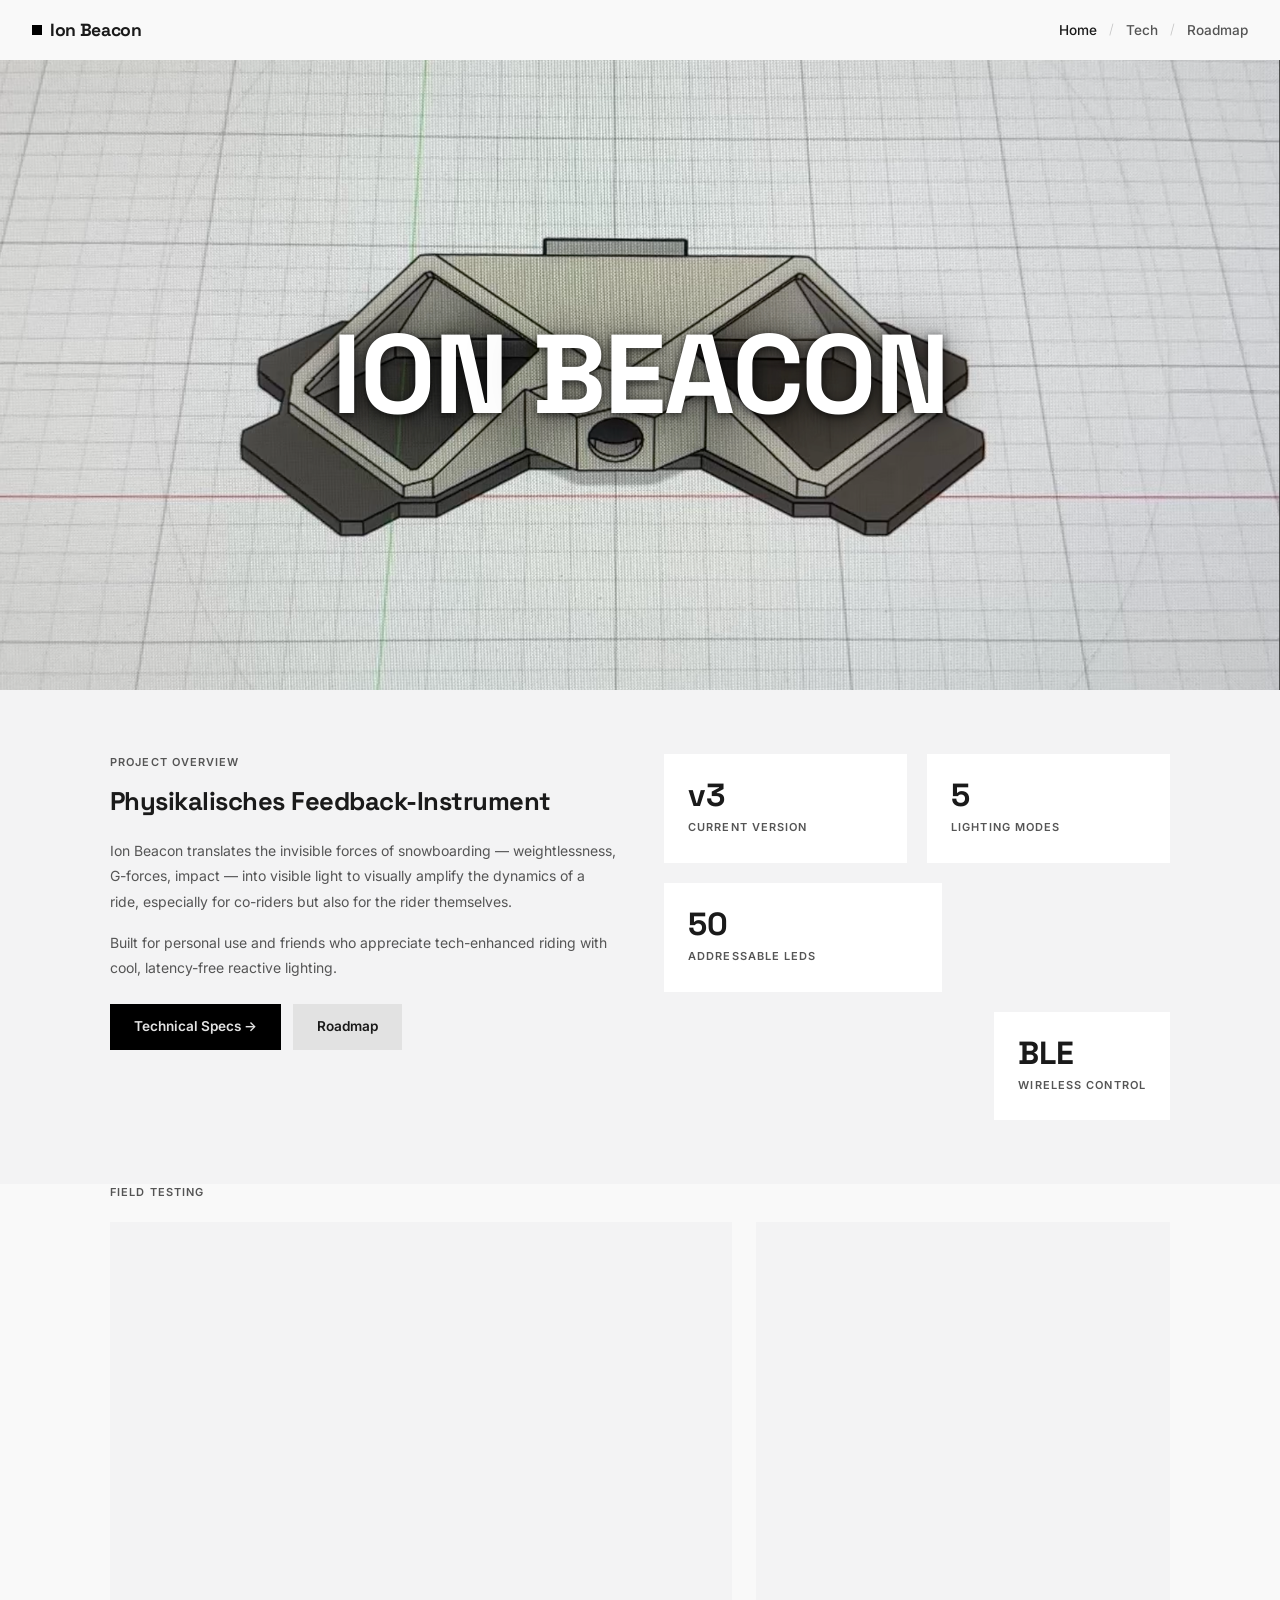
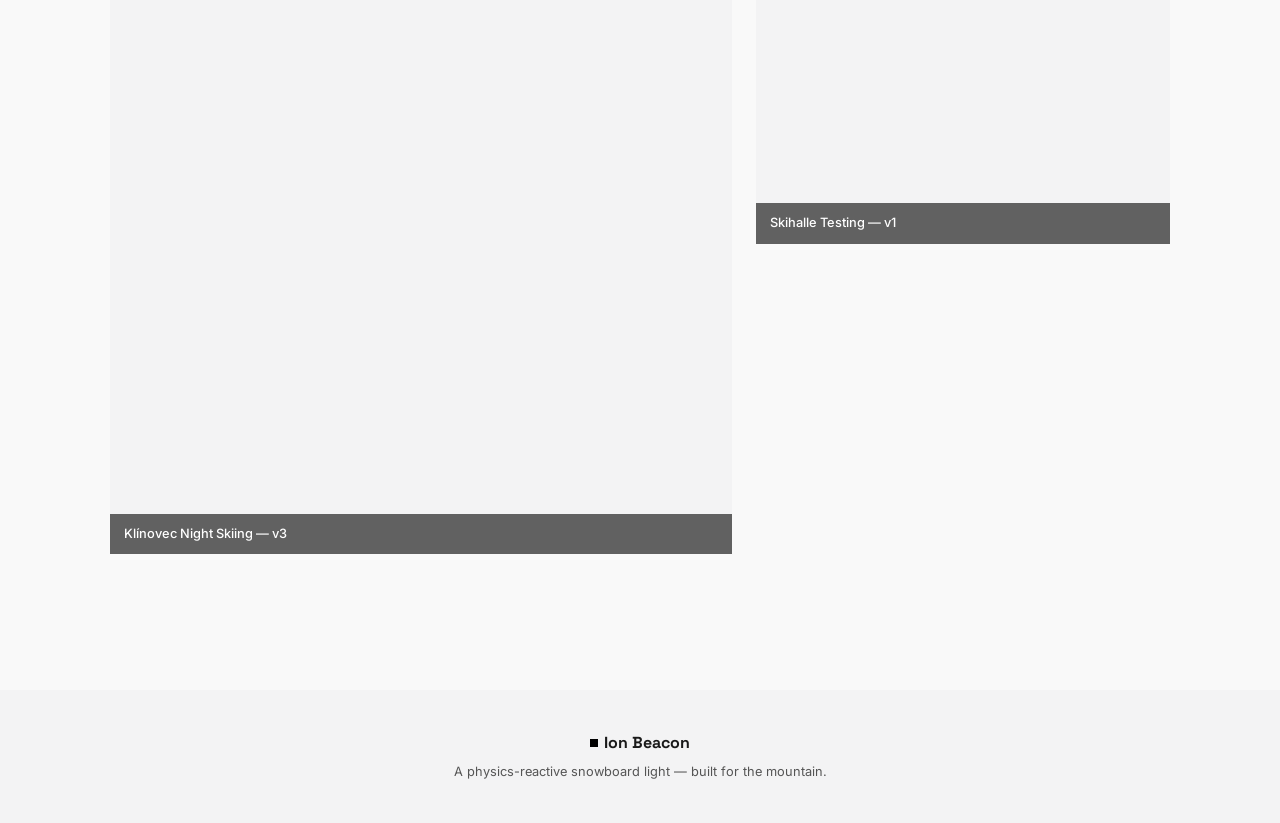
==== commit 14750d30: "apply Monochrome Precision design system Replace lime-green accent palette with strictly achromatic " ====
--- a/index.html
+++ b/index.html
@@ -6,7 +6,7 @@
   <title>Ion Beacon</title>
   <link rel="preconnect" href="https://fonts.googleapis.com">
   <link rel="preconnect" href="https://fonts.gstatic.com" crossorigin>
-  <link href="https://fonts.googleapis.com/css2?family=Inter:wght@700;800;900&display=swap" rel="stylesheet">
+  <link href="https://fonts.googleapis.com/css2?family=Inter:wght@400;500;600;700;800;900&family=Space+Grotesk:wght@500;600;700&display=swap" rel="stylesheet">
   <link rel="stylesheet" href="styles.css">
   <style>
     /* ── Hero Image Banner ── */
@@ -25,10 +25,10 @@
     }
     .hero-banner .placeholder-img {
       width: 100%; height: 100%;
-      background: var(--gray-fill);
+      background: var(--surface-container-low);
       display: flex; align-items: center; justify-content: center;
       flex-direction: column; gap: 12px;
-      color: var(--mid-gray); font-size: 0.9rem;
+      color: var(--on-surface-variant); font-size: 0.9rem;
     }
     .hero-banner .placeholder-img svg {
       width: 64px; height: 64px; opacity: 0.35;
@@ -37,94 +37,100 @@
       position: absolute; inset: 0;
       display: flex; align-items: center; justify-content: center;
       background: none;
-      pointer-events: none;
     }
     .hero-overlay h1 {
-      font-family: 'Inter', 'Helvetica Neue', Helvetica, Arial, sans-serif;
+      font-family: var(--font-display);
       font-size: clamp(3rem, 10vw, 7rem);
       font-weight: 800;
       color: #fff;
       letter-spacing: -0.02em;
       text-transform: uppercase;
       text-shadow:
-        0 2px 8px rgba(0,0,0,0.8),
-        0 4px 30px rgba(0,0,0,0.6),
-        0 0 80px rgba(0,0,0,0.4);
+        0 2px 8px rgba(0,0,0,0.7),
+        0 4px 30px rgba(0,0,0,0.5),
+        0 0 80px rgba(0,0,0,0.3);
       line-height: 1;
       text-align: center;
       padding: 0 1rem;
     }
     .hero-overlay h1 span {
-      color: var(--accent);
-      text-shadow:
-        0 2px 8px rgba(0,0,0,0.8),
-        0 4px 20px rgba(0,0,0,0.6),
-        0 0 40px rgba(124,204,43,0.3);
+      color: #fff;
     }
 
     /* ── Intro ── */
     .intro {
       padding: 64px 2rem;
+      background: var(--surface-container-low);
     }
     .intro-inner {
       max-width: 1060px; margin: 0 auto;
       display: grid; grid-template-columns: 1fr 1fr; gap: 3rem; align-items: start;
     }
     .intro-text h2 {
+      font-family: var(--font-display);
       font-size: 1.6rem; font-weight: 700; margin-bottom: 1rem;
       letter-spacing: -0.02em;
     }
     .intro-text p {
-      color: #555; line-height: 1.8; margin-bottom: 1rem; font-size: 0.95rem;
+      color: var(--on-surface-variant); line-height: 1.8; margin-bottom: 1rem; font-size: 0.875rem;
     }
     .intro-text .cta-row {
       margin-top: 1.5rem;
       display: flex; gap: 0.75rem; flex-wrap: wrap;
     }
     .stats-grid {
-      display: grid; grid-template-columns: 1fr 1fr; gap: 1rem;
+      display: grid; grid-template-columns: 1fr 1fr; gap: 1.25rem;
+    }
+    .stats-grid .stat-box:nth-child(3) {
+      grid-column: 1 / span 2; max-width: 55%;
+    }
+    .stats-grid .stat-box:nth-child(4) {
+      grid-column: 1 / span 2; max-width: 45%; margin-left: auto;
     }
     .stat-box {
-      background: var(--gray-fill);
-      border: 2px solid transparent;
+      background: var(--surface-container-lowest);
+      border: none;
       border-radius: 0;
       padding: 1.5rem;
-      transition: border-color 0.2s;
-    }
-    .stat-box:hover { border-color: var(--dark); }
+      transition: box-shadow 0.2s;
+    }
+    .stat-box:hover { box-shadow: var(--shadow-ambient); }
     .stat-box .number {
-      font-size: 2rem; font-weight: 700; color: var(--accent-dark); display: block;
+      font-family: var(--font-display);
+      font-size: 2rem; font-weight: 700; color: var(--on-surface); display: block;
       line-height: 1.1;
     }
     .stat-box .label {
-      font-size: 0.75rem; color: var(--mid-gray); font-weight: 500; margin-top: 4px;
+      font-size: 0.6875rem; color: var(--on-surface-variant); font-weight: 600;
+      text-transform: uppercase; letter-spacing: 0.1em; margin-top: 4px;
     }
 
     /* ── Videos ── */
     .videos-section {
-      padding: 0 2rem 80px;
+      padding: 0 2rem 8.5rem;
     }
     .videos-inner {
       max-width: 1060px; margin: 0 auto;
     }
     .videos-inner h3 {
-      font-size: 1rem; font-weight: 700; margin-bottom: 1.25rem;
-      text-transform: uppercase; letter-spacing: 0.08em;
-      color: var(--mid-gray);
+      font-family: var(--font-body);
+      font-size: 0.6875rem; font-weight: 600; margin-bottom: 1.25rem;
+      text-transform: uppercase; letter-spacing: 0.1em;
+      color: var(--on-surface-variant);
     }
     .videos-row {
-      display: grid; grid-template-columns: 1fr 1fr; gap: 1.5rem;
+      display: grid; grid-template-columns: 1.2fr 0.8fr; gap: 1.5rem;
     }
     .video-card {
-      background: var(--gray-fill);
-      border: 2px solid transparent;
+      background: var(--surface-container-low);
+      border: none;
       border-radius: 0;
       overflow: hidden;
       aspect-ratio: 2/3;
       position: relative;
-      transition: border-color 0.2s;
-    }
-    .video-card:hover { border-color: var(--dark); }
+      transition: box-shadow 0.2s;
+    }
+    .video-card:hover { box-shadow: var(--shadow-ambient); }
     .video-card video {
       width: 100%; height: 100%; object-fit: cover; display: block;
     }
@@ -132,7 +138,7 @@
       width: 100%; height: 100%;
       display: flex; flex-direction: column;
       align-items: center; justify-content: center;
-      color: var(--mid-gray); font-size: 0.85rem; gap: 8px;
+      color: var(--on-surface-variant); font-size: 0.85rem; gap: 8px;
     }
     .video-placeholder svg {
       width: 48px; height: 48px; opacity: 0.3;
@@ -146,6 +152,10 @@
 
     @media (max-width: 768px) {
       .intro-inner { grid-template-columns: 1fr; }
+      .stats-grid .stat-box:nth-child(3),
+      .stats-grid .stat-box:nth-child(4) {
+        grid-column: auto; max-width: none; margin-left: 0;
+      }
       .videos-row { grid-template-columns: 1fr 1fr; gap: 1rem; }
       .hero-banner { height: 50vh; min-height: 280px; }
     }
--- a/styles.css
+++ b/styles.css
@@ -1,29 +1,43 @@
 /* ══════════════════════════════════════════
    Ion Beacon — Shared Styles
+   Design System: Monochrome Precision
    ══════════════════════════════════════════ */
 
 /* ── Reset ── */
 *, *::before, *::after { margin: 0; padding: 0; box-sizing: border-box; }
 
 :root {
-  --white: #ffffff;
-  --bg: #ffffff;
-  --gray-fill: #ebebeb;
-  --gray-border: #d4d4d4;
-  --mid-gray: #888;
-  --dark: #111;
-  --accent: #7CCC2B;
-  --accent-dark: #5ea31e;
-  --accent-glow: rgba(124, 204, 43, 0.12);
-  --hover-border: 3px solid var(--dark);
+  /* Surfaces */
+  --surface: #f9f9f9;
+  --surface-container-low: #f3f3f4;
+  --surface-container-highest: #e2e2e2;
+  --surface-container-lowest: #ffffff;
+  /* Primary */
+  --primary: #000000;
+  --primary-container: #3b3b3b;
+  --on-primary: #e2e2e2;
+  /* Text */
+  --on-surface: #1a1a1a;
+  --on-surface-variant: #555555;
+  /* Secondary */
+  --secondary-container: #d6d4d3;
+  /* Outline */
+  --outline-variant: #c6c6c6;
+  /* Error */
+  --error: #ba1a1a;
+  /* Ambient shadow */
+  --shadow-ambient: 0 4px 40px rgba(26, 26, 26, 0.04);
+  /* Typography */
+  --font-display: 'Space Grotesk', sans-serif;
+  --font-body: 'Inter', sans-serif;
 }
 
 html { scroll-behavior: smooth; font-size: 16px; }
 
 body {
-  font-family: 'Helvetica Neue', Helvetica, Arial, sans-serif;
-  background: var(--bg);
-  color: var(--dark);
+  font-family: var(--font-body);
+  background: var(--surface);
+  color: var(--on-surface);
   line-height: 1.6;
   -webkit-font-smoothing: antialiased;
 }
@@ -31,59 +45,64 @@
 /* ── Nav ── */
 nav {
   position: fixed; top: 0; left: 0; right: 0; z-index: 100;
-  background: rgba(255,255,255,0.9);
-  backdrop-filter: blur(16px);
-  -webkit-backdrop-filter: blur(16px);
-  border-bottom: 1px solid var(--gray-border);
+  background: rgba(249, 249, 249, 0.8);
+  backdrop-filter: blur(20px);
+  -webkit-backdrop-filter: blur(20px);
   padding: 0 2rem;
   height: 60px;
   display: flex; align-items: center; justify-content: space-between;
 }
 .nav-brand {
+  font-family: var(--font-display);
   font-weight: 700; font-size: 1.1rem; letter-spacing: -0.02em;
-  text-decoration: none; color: var(--dark);
+  text-decoration: none; color: var(--on-surface);
   display: flex; align-items: center; gap: 8px;
 }
 .nav-brand .dot {
-  width: 10px; height: 10px; background: var(--accent); display: inline-block;
+  width: 10px; height: 10px; background: var(--primary); display: inline-block;
 }
 .nav-links { display: flex; gap: 0.75rem; list-style: none; align-items: center; }
 .nav-links a {
-  text-decoration: none; color: var(--mid-gray); font-size: 0.85rem;
+  text-decoration: none; color: var(--on-surface-variant); font-size: 0.85rem;
   font-weight: 500; transition: color 0.2s;
 }
-.nav-links a:hover, .nav-links a.active { color: var(--dark); }
-.nav-sep { color: var(--gray-border); font-size: 0.85rem; font-weight: 300; user-select: none; }
+.nav-links a:hover, .nav-links a.active { color: var(--on-surface); }
+.nav-sep { color: var(--outline-variant); font-size: 0.85rem; font-weight: 300; user-select: none; }
 .hamburger { display: none; background: none; border: none; cursor: pointer; padding: 4px; }
-.hamburger span { display: block; width: 22px; height: 2px; background: var(--dark); margin: 5px 0; transition: 0.3s; }
+.hamburger span { display: block; width: 22px; height: 2px; background: var(--on-surface); margin: 5px 0; transition: 0.3s; }
 
 /* ── Shared Layout ── */
-section { padding: 80px 2rem; }
+section { padding: 8.5rem 2rem; }
 .container { max-width: 1060px; margin: 0 auto; }
 .section-label {
-  font-size: 0.7rem; font-weight: 700; text-transform: uppercase;
-  letter-spacing: 0.14em; color: var(--accent-dark); margin-bottom: 0.6rem;
+  font-family: var(--font-body);
+  font-size: 0.6875rem; font-weight: 600; text-transform: uppercase;
+  letter-spacing: 0.1em; color: var(--on-surface-variant); margin-bottom: 0.6rem;
 }
 .section-title {
-  font-size: clamp(1.8rem, 4vw, 2.8rem);
-  font-weight: 700; letter-spacing: -0.03em;
-  margin-bottom: 0.75rem; line-height: 1.15;
+  font-family: var(--font-display);
+  font-size: clamp(1.8rem, 4vw, 3.5rem);
+  font-weight: 700; letter-spacing: -0.02em;
+  margin-bottom: 0.75rem; line-height: 1.1;
 }
 .section-desc {
-  color: var(--mid-gray); font-size: 1rem;
+  color: var(--on-surface-variant); font-size: 0.875rem;
   max-width: 580px; line-height: 1.7; margin-bottom: 2.5rem;
 }
 
-/* ── Box System (sharp, gray, hover border) ── */
+/* ── Tonal Section Background ── */
+.tonal-bg { background: var(--surface-container-low); }
+
+/* ── Box System (tonal, no borders) ── */
 .box {
-  background: var(--gray-fill);
-  border: 2px solid transparent;
+  background: var(--surface-container-lowest);
+  border: none;
   border-radius: 0;
   padding: 1.75rem;
-  transition: border-color 0.2s ease, box-shadow 0.2s ease;
+  transition: box-shadow 0.2s ease;
 }
 .box:hover {
-  border-color: var(--dark);
+  box-shadow: var(--shadow-ambient);
 }
 
 /* ── Buttons ── */
@@ -91,38 +110,40 @@
   display: inline-flex; align-items: center; gap: 8px;
   padding: 12px 24px;
   border-radius: 0;
+  font-family: var(--font-body);
   font-weight: 600; font-size: 0.85rem;
   text-decoration: none;
   transition: all 0.2s ease;
   cursor: pointer; border: none;
 }
 .btn-primary {
-  background: var(--dark); color: var(--white);
+  background: var(--primary); color: var(--on-primary);
 }
 .btn-primary:hover {
-  background: var(--accent-dark);
+  background: var(--primary-container);
 }
 .btn-outline {
-  background: transparent; color: var(--dark);
-  border: 2px solid var(--gray-border);
+  background: var(--surface-container-highest); color: var(--on-surface);
+  border: none;
 }
 .btn-outline:hover {
-  border-color: var(--dark);
+  background: var(--secondary-container);
 }
 
 /* ── Footer ── */
 footer {
   padding: 2.5rem 2rem;
   text-align: center;
-  border-top: 1px solid var(--gray-border);
+  background: var(--surface-container-low);
 }
-footer p { font-size: 0.8rem; color: var(--mid-gray); }
+footer p { font-size: 0.8rem; color: var(--on-surface-variant); }
 footer .footer-brand {
-  font-weight: 700; font-size: 1rem; color: var(--dark);
+  font-family: var(--font-display);
+  font-weight: 700; font-size: 1rem; color: var(--on-surface);
   margin-bottom: 0.4rem;
   display: flex; align-items: center; justify-content: center; gap: 6px;
 }
-footer .footer-brand .dot { width: 8px; height: 8px; background: var(--accent); }
+footer .footer-brand .dot { width: 8px; height: 8px; background: var(--primary); }
 
 /* ── Scroll Reveal ── */
 .reveal {
@@ -144,9 +165,9 @@
   .nav-links.open {
     display: flex; flex-direction: column;
     position: absolute; top: 60px; left: 0; right: 0;
-    background: rgba(255,255,255,0.97); backdrop-filter: blur(16px);
+    background: rgba(249, 249, 249, 0.97); backdrop-filter: blur(20px);
+    -webkit-backdrop-filter: blur(20px);
     padding: 1.25rem 2rem; gap: 0.75rem;
-    border-bottom: 1px solid var(--gray-border);
   }
-  section { padding: 48px 1.25rem; }
+  section { padding: 3rem 1.25rem; }
 }
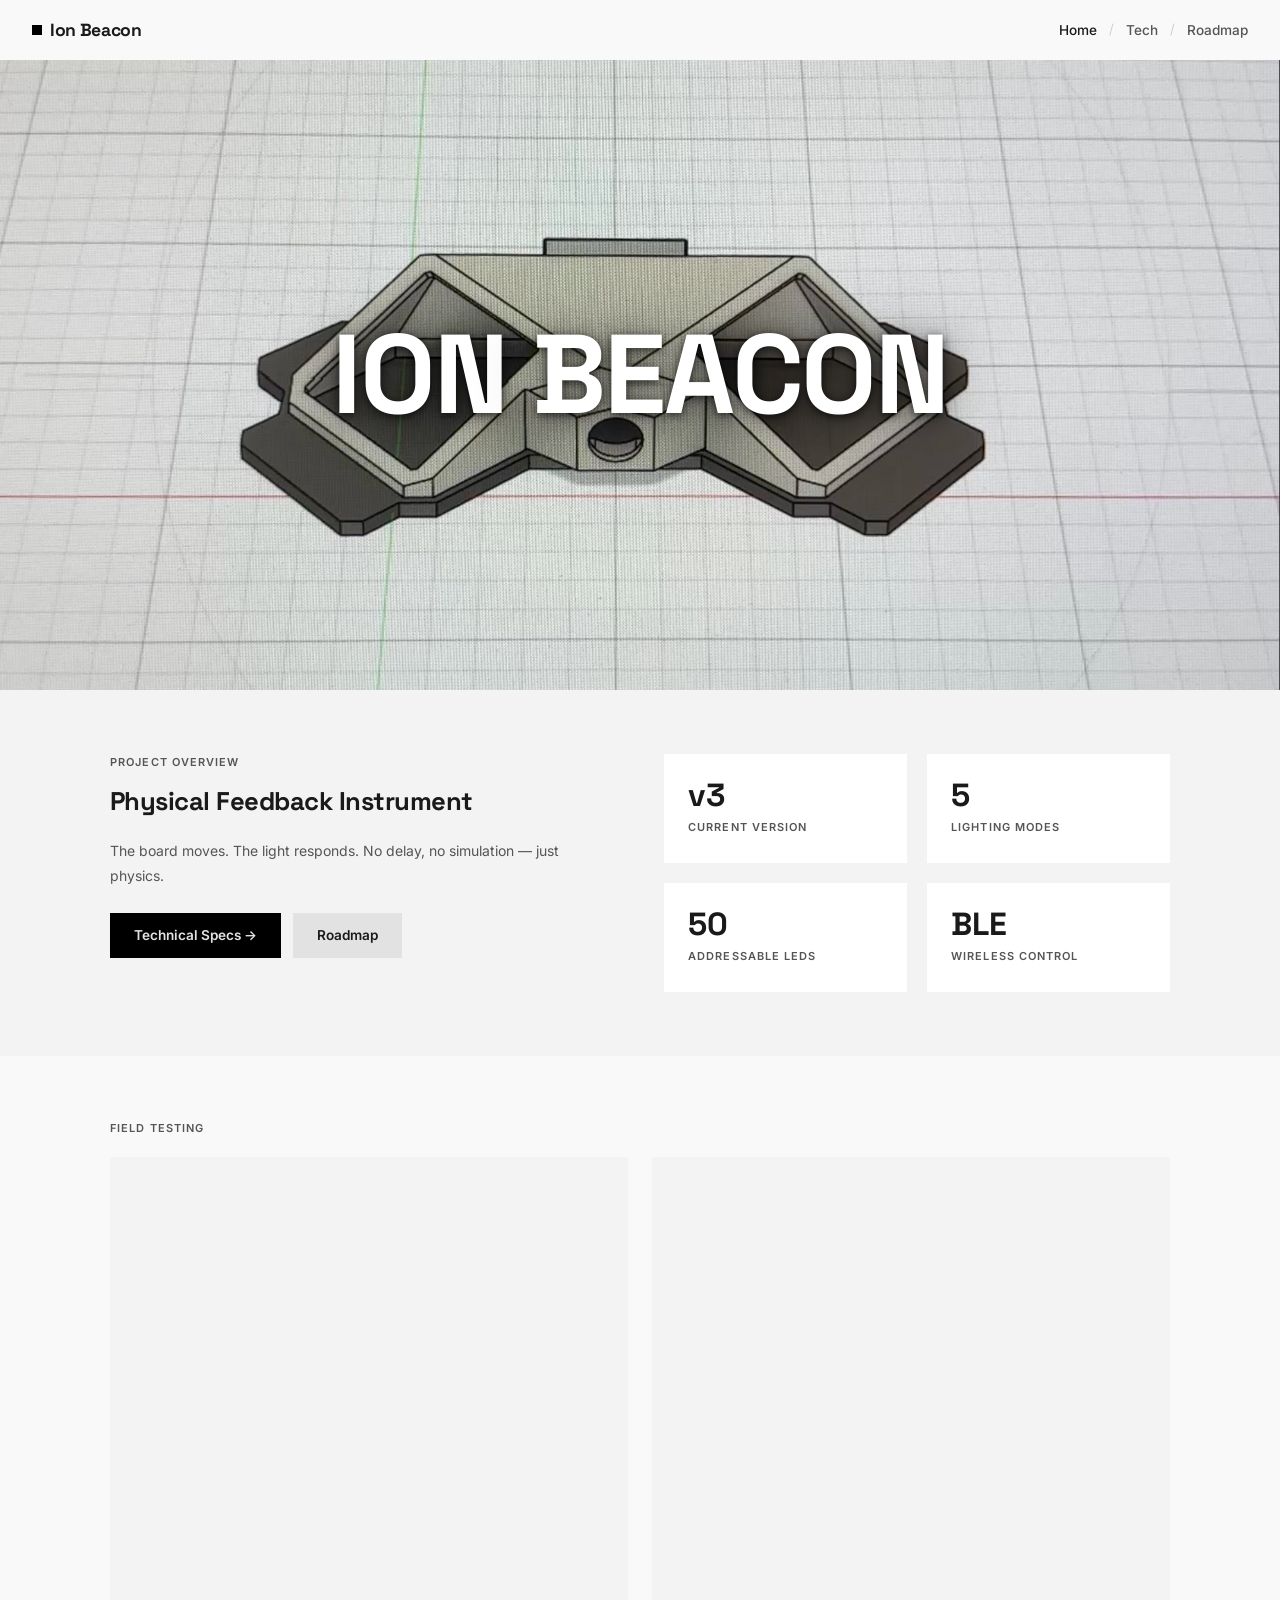
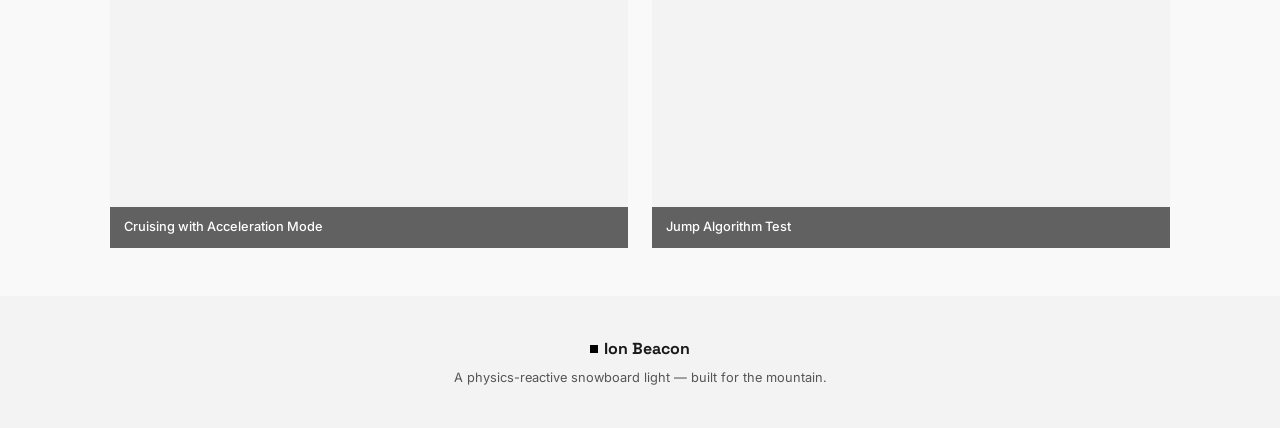
==== commit 9f1703b9: "update homepage: copy, video captions, layout fixes - Translate heading to English, replace descript" ====
--- a/index.html
+++ b/index.html
@@ -81,12 +81,6 @@
     .stats-grid {
       display: grid; grid-template-columns: 1fr 1fr; gap: 1.25rem;
     }
-    .stats-grid .stat-box:nth-child(3) {
-      grid-column: 1 / span 2; max-width: 55%;
-    }
-    .stats-grid .stat-box:nth-child(4) {
-      grid-column: 1 / span 2; max-width: 45%; margin-left: auto;
-    }
     .stat-box {
       background: var(--surface-container-lowest);
       border: none;
@@ -107,7 +101,7 @@
 
     /* ── Videos ── */
     .videos-section {
-      padding: 0 2rem 8.5rem;
+      padding: 4rem 2rem 3rem;
     }
     .videos-inner {
       max-width: 1060px; margin: 0 auto;
@@ -119,14 +113,14 @@
       color: var(--on-surface-variant);
     }
     .videos-row {
-      display: grid; grid-template-columns: 1.2fr 0.8fr; gap: 1.5rem;
+      display: grid; grid-template-columns: 1fr 1fr; gap: 1.5rem;
     }
     .video-card {
       background: var(--surface-container-low);
       border: none;
       border-radius: 0;
       overflow: hidden;
-      aspect-ratio: 2/3;
+      aspect-ratio: 3/4;
       position: relative;
       transition: box-shadow 0.2s;
     }
@@ -152,15 +146,9 @@
 
     @media (max-width: 768px) {
       .intro-inner { grid-template-columns: 1fr; }
-      .stats-grid .stat-box:nth-child(3),
-      .stats-grid .stat-box:nth-child(4) {
-        grid-column: auto; max-width: none; margin-left: 0;
-      }
-      .videos-row { grid-template-columns: 1fr 1fr; gap: 1rem; }
+      .videos-row { grid-template-columns: 1fr; gap: 1rem; }
+      .video-card { aspect-ratio: 3/4; }
       .hero-banner { height: 50vh; min-height: 280px; }
-    }
-    @media (max-width: 480px) {
-      .videos-row { grid-template-columns: 1fr 1fr; gap: 0.75rem; }
     }
   </style>
 </head>
@@ -194,9 +182,8 @@
   <div class="intro-inner">
     <div class="intro-text">
       <div class="section-label">Project Overview</div>
-      <h2>Physikalisches Feedback-Instrument</h2>
-      <p>Ion Beacon translates the invisible forces of snowboarding — weightlessness, G-forces, impact — into visible light to visually amplify the dynamics of a ride, especially for co-riders but also for the rider themselves.</p>
-      <p>Built for personal use and friends who appreciate tech-enhanced riding with cool, latency-free reactive lighting.</p>
+      <h2>Physical Feedback Instrument</h2>
+      <p>The board moves. The light responds. No delay, no simulation — just physics.</p>
       <div class="cta-row">
         <a href="tech.html" class="btn btn-primary">Technical Specs →</a>
         <a href="future.html" class="btn btn-outline">Roadmap</a>
@@ -230,11 +217,11 @@
     <div class="videos-row">
       <div class="video-card reveal">
         <video src="videos/home/IMG_7298-Website.mp4" autoplay muted loop playsinline></video>
-        <div class="video-caption">Klínovec Night Skiing — v3</div>
+        <div class="video-caption">Cruising with Acceleration Mode</div>
       </div>
       <div class="video-card reveal">
         <video src="videos/home/IMG_7303-Website.mp4" autoplay muted loop playsinline></video>
-        <div class="video-caption">Skihalle Testing — v1</div>
+        <div class="video-caption">Jump Algorithm Test</div>
       </div>
     </div>
   </div>
